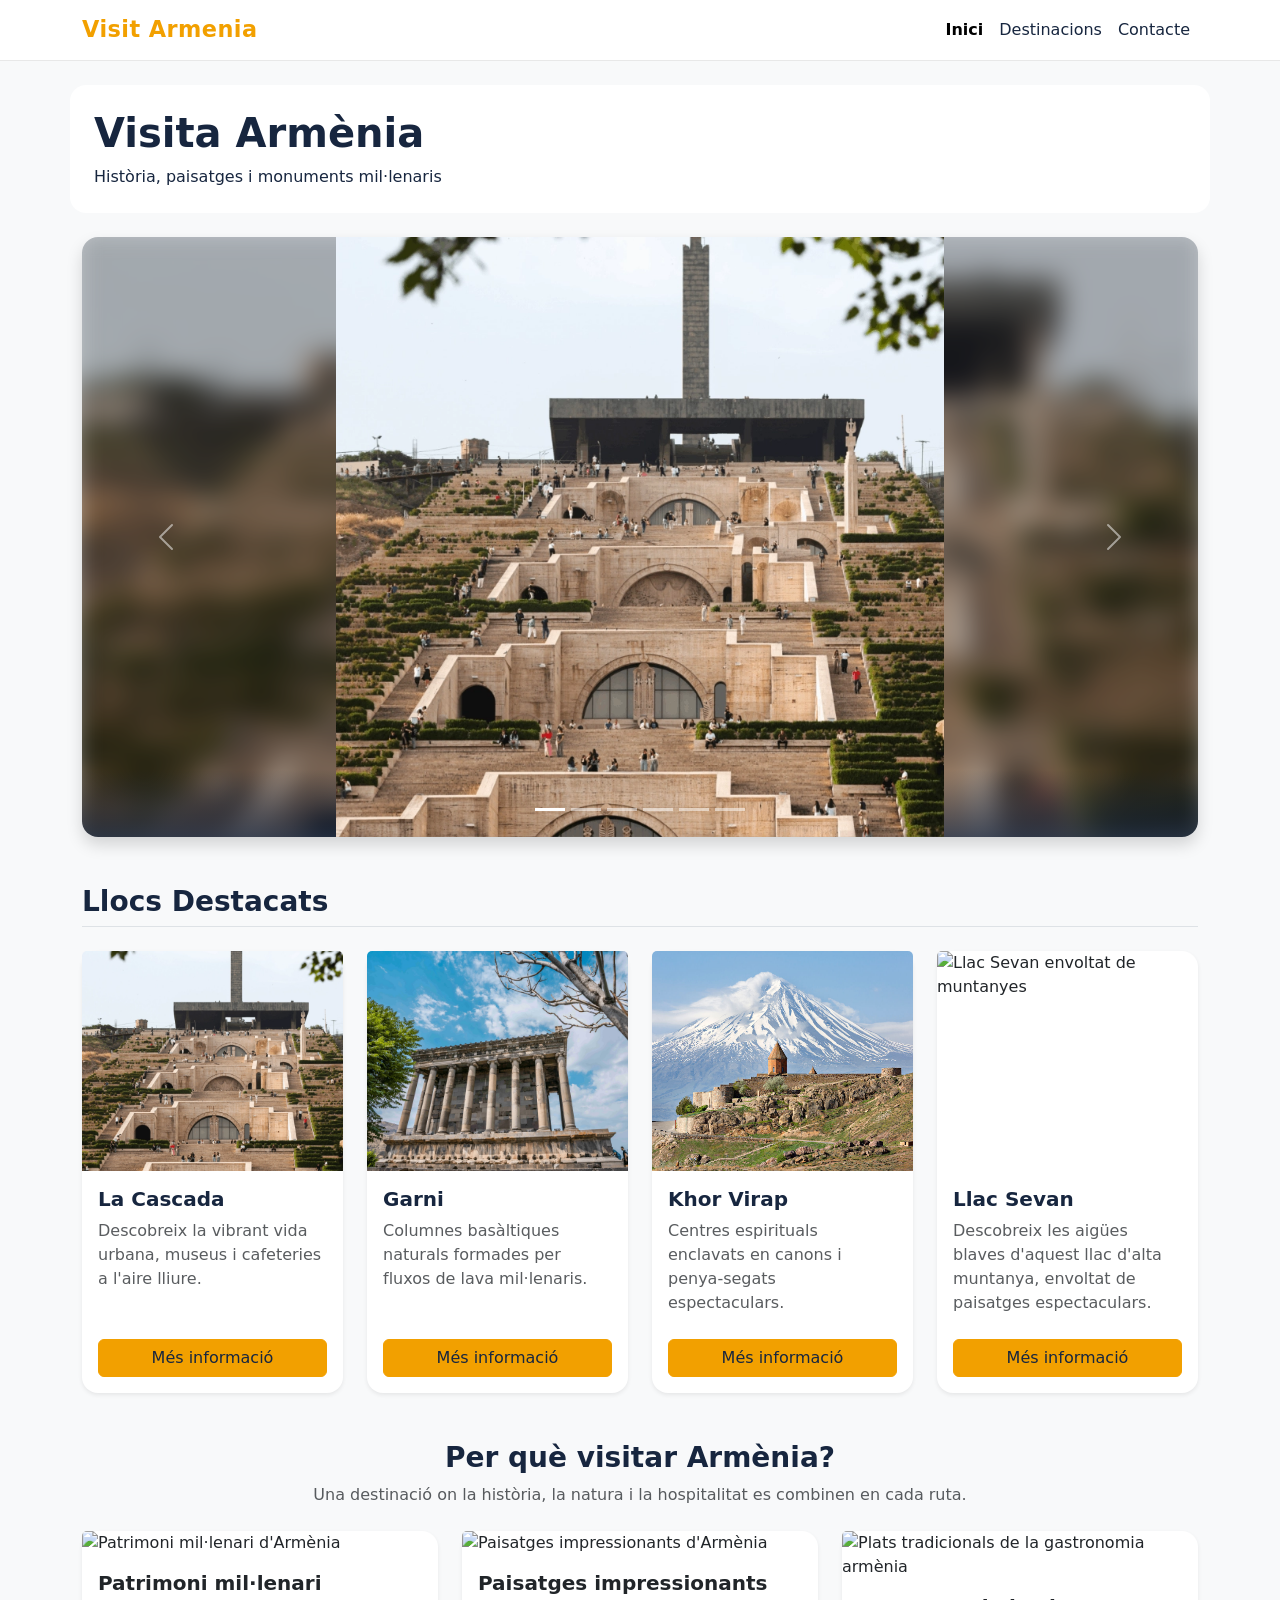
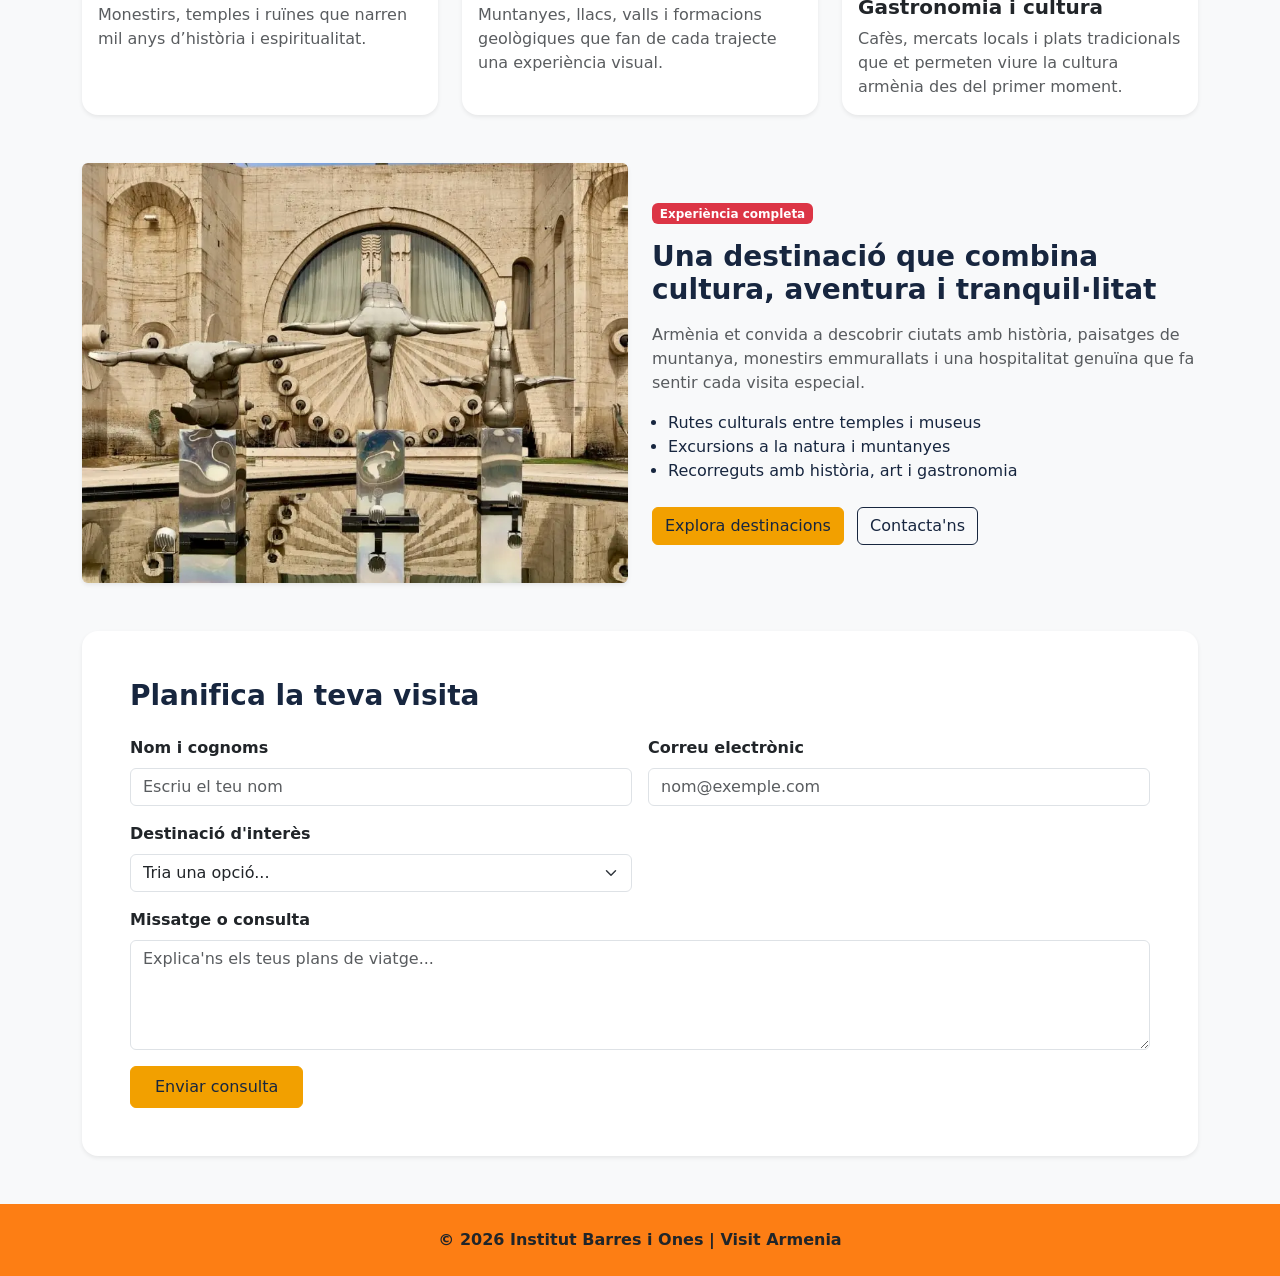
==== index.html @ d423a515 "notas" ====
<!DOCTYPE html>
<html lang="ca">
<head>
    <meta charset="UTF-8">
    <meta name="viewport" content="width=device-width, initial-scale=1.0">
    <title>Visit Armenia - Inici</title>
    <!-- CDN Bootstrap 5 CSS -->
    <link href="https://cdn.jsdelivr.net/npm/bootstrap@5.3.3/dist/css/bootstrap.min.css" rel="stylesheet">
    <style>
        /* Colors propis del lloc: es reutilitzen amb var(--nom) a sota. */
        :root {
            --armenia-navy: #17263f;
            --armenia-orange: #f2a000;
        }

        /* Estils que Bootstrap no inclou i que personalitzen la identitat visual. */
        body {
            color: var(--armenia-navy);
        }

        .navbar {
            border-bottom: 1px solid #e8e8e8;
        }

        .navbar-brand {
            color: var(--armenia-orange);
            font-size: 1.4rem;
            letter-spacing: 0.02em;
        }

        .navbar-brand:hover,
        .nav-link {
            color: var(--armenia-navy);
        }

        .nav-link.active {
            font-weight: 600;
        }

        .site-intro {
            background: #fff;
            color: var(--armenia-navy);
        }

        .site-intro h1,
        .text-primary {
            color: var(--armenia-navy) !important;
        }

        .carousel {
            border-radius: 1rem !important;
        }

        /* La foto sencera es manté visible. L'alçada s'adapta a la pantalla,
           amb un mínim de 340 px i un màxim de 600 px. */
        .carousel-image {
            width: 100%;
            height: clamp(340px, 52vw, 600px);
            object-fit: contain;
            position: relative;
            z-index: 1;
        }

        .carousel-item {
            isolation: isolate;
            position: relative;
            background-color: #e9ecef;
        }

        /* Fons desenfocat de la mateixa diapositiva per omplir els laterals
           quan la foto principal no té la mateixa proporció que el carrusel. */
        .carousel-item::before {
            content: "";
            position: absolute;
            inset: -12px;
            z-index: 0;
            background: var(--slide-image) center / cover no-repeat;
            filter: blur(14px) brightness(0.7);
        }

        .carousel-caption {
            right: 0;
            bottom: 0;
            left: 0;
            padding: 2rem 1rem 1rem;
            background: linear-gradient(transparent, rgba(23, 38, 63, 0.72)) !important;
        }

        /* Ajustos de llegibilitat del títol i la descripció sobre la foto. */
        .carousel-caption h5 {
            font-weight: 700;
            margin-bottom: 0.25rem;
            text-shadow: 0 1px 3px rgba(0, 0, 0, 0.55);
        }

        .carousel-caption p {
            margin-bottom: 0;
            font-size: 0.95rem;
            text-shadow: 0 1px 3px rgba(0, 0, 0, 0.55);
        }

        .card {
            border-radius: 1rem;
        }

        /* Canviem els colors Bootstrap dels botons per la paleta del lloc. */
        .btn-primary {
            --bs-btn-color: var(--armenia-navy);
            --bs-btn-bg: var(--armenia-orange);
            --bs-btn-border-color: var(--armenia-orange);
            --bs-btn-hover-color: var(--armenia-navy);
            --bs-btn-hover-bg: #dc9100;
            --bs-btn-hover-border-color: #dc9100;
            --bs-btn-active-bg: #dc9100;
            --bs-btn-active-border-color: #dc9100;
        }

        .btn-outline-primary {
            --bs-btn-color: var(--armenia-navy);
            --bs-btn-border-color: var(--armenia-navy);
            --bs-btn-hover-bg: var(--armenia-navy);
            --bs-btn-hover-border-color: var(--armenia-navy);
        }
    </style>
</head>
<body class="bg-light">

    <!-- 1. BARRA DE NAVEGACIÓ (NAVBAR) -->
    <nav class="navbar navbar-expand-lg navbar-light bg-white sticky-top">
        <div class="container">
            <a class="navbar-brand fw-bold" href="index.html">Visit Armenia</a>
            <!-- En pantalles petites aquest botó desplega/amaga el menú de sota.
                 data-bs-target ha de coincidir amb l'id "menuNavegacio". -->
            <button class="navbar-toggler" type="button" data-bs-toggle="collapse" data-bs-target="#menuNavegacio">
                <span class="navbar-toggler-icon"></span>
            </button>
            <div class="collapse navbar-collapse" id="menuNavegacio">
                <ul class="navbar-nav ms-auto">
                    <li class="nav-item"><a class="nav-link active" href="index.html">Inici</a></li>
                    <li class="nav-item"><a class="nav-link" href="destinacions.html">Destinacions</a></li>
                    <li class="nav-item"><a class="nav-link" href="contacte.html">Contacte</a></li>
                </ul>
            </div>
        </div>
    </nav>

    <!-- 2. CAPÇALERA (HEADER) -->
    <header class="site-intro container mt-4 mb-4 p-3 p-md-4 rounded-4">
        <h1 class="fw-bold mb-2">Visita Armènia</h1>
        <p class="mb-0">Història, paisatges i monuments mil·lenaris</p>
    </header>

    <div class="container mb-5">

        <!-- 3. CARRUSEL (P4) -->
        <!-- data-bs-ride inicia el canvi automàtic de diapositiva.
             Els botons indicadors i les imatges han de conservar el mateix ordre. -->
        <section class="mb-5">
            <div id="carruselArmenia" class="carousel slide shadow rounded overflow-hidden" data-bs-ride="carousel">
                
                <!-- Un indicador per diapositiva; data-bs-slide-to comença per 0. -->
                <div class="carousel-indicators">
                    <button type="button" data-bs-target="#carruselArmenia" data-bs-slide-to="0" class="active"></button>
                    <button type="button" data-bs-target="#carruselArmenia" data-bs-slide-to="1"></button>
                    <button type="button" data-bs-target="#carruselArmenia" data-bs-slide-to="2"></button>
                    <button type="button" data-bs-target="#carruselArmenia" data-bs-slide-to="3"></button>
                    <button type="button" data-bs-target="#carruselArmenia" data-bs-slide-to="4"></button>
                    <button type="button" data-bs-target="#carruselArmenia" data-bs-slide-to="5"></button>
                </div>

                <!-- Cada carousel-item és una diapositiva.
                     La primera porta "active" perquè es vegi en carregar la pàgina.
                     --slide-image també alimenta el fons desenfocat definit al CSS. -->
                <div class="carousel-inner">
                    <div class="carousel-item active" style="--slide-image: url('img/cascade.webp');">
                        <img src="img/cascade.webp" class="carousel-image d-block" alt="La Cascada d'Erevan">
                        <div class="carousel-caption d-none d-md-block bg-dark bg-opacity-50 rounded p-2">
                            <h5>La Cascada d'Erevan</h5>
                            <p>Monument arquitectònic contemporani al cor de la capital.</p>
                        </div>
                    </div>

                    <div class="carousel-item" style="--slide-image: url('img/garni.webp');">
                        <img src="img/garni.webp" class="carousel-image d-block" alt="Temple de Garni">
                        <div class="carousel-caption d-none d-md-block bg-dark bg-opacity-50 rounded p-2">
                            <h5>Temple de Garni</h5>
                            <p>L'únic temple grecoromà conservat a tota la regió.</p>
                        </div>
                    </div>

                    <div class="carousel-item" style="--slide-image: url('img/Khor-Virap-church-with-Ararat-Mountain-in-the-background-Armenia-1200x853.jpg');">
                        <img src="img/Khor-Virap-church-with-Ararat-Mountain-in-the-background-Armenia-1200x853.jpg" class="carousel-image d-block" alt="Monestir de Khor Virap">
                        <div class="carousel-caption d-none d-md-block bg-dark bg-opacity-50 rounded p-2">
                            <h5>Monestir de Khor Virap</h5>
                            <p>Vistes privilegiades al majestuós Mont Ararat.</p>
                        </div>
                    </div>

                    <div class="carousel-item" style="--slide-image: url('https://www.advantour.com/img/armenia/yerevan/matenadaran/matenadaran.jpg');">
                        <img src="https://www.advantour.com/img/armenia/yerevan/matenadaran/matenadaran.jpg" class="carousel-image d-block" alt="Matenadaran, institut de manuscrits antics d'Erevan">
                        <div class="carousel-caption d-none d-md-block bg-dark bg-opacity-50 rounded p-2">
                            <h5>Matenadaran</h5>
                            <p>Un gran centre de manuscrits antics i patrimoni cultural armeni.</p>
                        </div>
                    </div>

                    <div class="carousel-item" style="--slide-image: url('https://dynamic-media-cdn.tripadvisor.com/media/photo-o/16/c7/80/6b/caption.jpg?w=800&amp;h=-1&amp;s=1');">
                        <img src="https://dynamic-media-cdn.tripadvisor.com/media/photo-o/16/c7/80/6b/caption.jpg?w=800&amp;h=-1&amp;s=1" class="carousel-image d-block" alt="Llac Sevan envoltat de muntanyes">
                        <div class="carousel-caption d-none d-md-block bg-dark bg-opacity-50 rounded p-2">
                            <h5>Llac Sevan</h5>
                            <p>Aigües blaves i paisatges de muntanya al cor d'Armènia.</p>
                        </div>
                    </div>

                    <div class="carousel-item" style="--slide-image: url('img/cool stones.webp');">
                        <img src="img/cool stones.webp" class="carousel-image d-block" alt="Formacions de basalt de la Simfonia de les Pedres">
                        <div class="carousel-caption d-none d-md-block bg-dark bg-opacity-50 rounded p-2">
                            <h5>La Simfonia de les Pedres</h5>
                            <p>Columnes de basalt espectaculars al congost de Garni.</p>
                        </div>
                    </div>
                </div>

                <!-- Controls per passar a la diapositiva anterior o següent. -->
                <button class="carousel-control-prev" type="button" data-bs-target="#carruselArmenia" data-bs-slide="prev">
                    <span class="carousel-control-prev-icon"></span>
                </button>
                <button class="carousel-control-next" type="button" data-bs-target="#carruselArmenia" data-bs-slide="next">
                    <span class="carousel-control-next-icon"></span>
                </button>
            </div>
        </section>

        <!-- 4. DESTINACIONS DESTACADES.
             Les classes col-lg-3 i col-md-6 mostren 4 targetes en pantalles grans,
             2 en mitjanes i 1 en pantalles petites. -->
        <main>
            <h3 class="fw-bold mb-4 border-bottom pb-2 text-primary">Llocs Destacats</h3>
            <div class="row g-4">
                
                <!-- Cada targeta segueix la mateixa estructura: imatge, text i enllaç. -->
                <!-- Targeta 1 -->
                <div class="col-lg-3 col-md-6 col-sm-12">
                    <div class="card h-100 shadow-sm border-0">
                        <img src="img/cascade.webp" class="card-img-top object-fit-cover" alt="La Cascada" style="height: 220px;">
                        <div class="card-body d-flex flex-column">
                            <h5 class="card-title fw-bold text-primary">La Cascada</h5>
                            <p class="card-text text-muted flex-grow-1">Descobreix la vibrant vida urbana, museus i cafeteries a l'aire lliure.</p>
                            <a href="destinacions.html" class="btn btn-primary mt-2">Més informació</a>
                        </div>
                    </div>
                </div>

                <!-- Targeta 2 -->
                <div class="col-lg-3 col-md-6 col-sm-12">
                    <div class="card h-100 shadow-sm border-0">
                        <img src="img/garni.webp" class="card-img-top object-fit-cover" alt="Garni" style="height: 220px;">
                        <div class="card-body d-flex flex-column">
                            <h5 class="card-title fw-bold text-primary">Garni</h5>
                            <p class="card-text text-muted flex-grow-1">Columnes basàltiques naturals formades per fluxos de lava mil·lenaris.</p>
                            <a href="destinacions.html" class="btn btn-primary mt-2">Més informació</a>
                        </div>
                    </div>
                </div>

                <!-- Targeta 3 -->
                <div class="col-lg-3 col-md-6 col-sm-12">
                    <div class="card h-100 shadow-sm border-0">
                        <img src="img/Khor-Virap-church-with-Ararat-Mountain-in-the-background-Armenia-1200x853.jpg" class="card-img-top object-fit-cover" alt="Khor Virap" style="height: 220px;">
                        <div class="card-body d-flex flex-column">
                            <h5 class="card-title fw-bold text-primary">Khor Virap</h5>
                            <p class="card-text text-muted flex-grow-1">Centres espirituals enclavats en canons i penya-segats espectaculars.</p>
                            <a href="destinacions.html" class="btn btn-primary mt-2">Més informació</a>
                        </div>
                    </div>
                </div>

                <!-- Targeta 4 -->
                <div class="col-lg-3 col-md-6 col-sm-12">
                    <div class="card h-100 shadow-sm border-0">
                        <img src="https://dynamic-media-cdn.tripadvisor.com/media/photo-o/16/c7/80/6b/caption.jpg?w=800&amp;h=-1&amp;s=1" class="card-img-top object-fit-cover" alt="Llac Sevan envoltat de muntanyes" style="height: 220px;">
                        <div class="card-body d-flex flex-column">
                            <h5 class="card-title fw-bold text-primary">Llac Sevan</h5>
                            <p class="card-text text-muted flex-grow-1">Descobreix les aigües blaves d'aquest llac d'alta muntanya, envoltat de paisatges espectaculars.</p>
                            <a href="destinacions.html#llac-sevan" class="btn btn-primary mt-2">Més informació</a>
                        </div>
                    </div>
                </div>

            </div>
        </main>

        <!-- 5. Tres motius per visitar Armènia, presentats en targetes. -->
        <section class="my-5">
            <div class="text-center mb-4">
                <h3 class="fw-bold text-primary">Per què visitar Armènia?</h3>
                <p class="text-muted mb-0">Una destinació on la història, la natura i la hospitalitat es combinen en cada ruta.</p>
            </div>

            <div class="row g-4">
                <div class="col-lg-4 col-md-6">
                    <div class="card h-100 border-0 shadow-sm">
                        <div class="card-body p-0">
                            <img src="https://www.lavozarmenia.com/media/lavozarmenia/images/2023/06/26/2023062621052111335.jpg" class="card-img-top" alt="Patrimoni mil·lenari d'Armènia" style="height: 190px; object-fit: cover;">
                            <div class="p-3">
                                <h5 class="fw-bold">Patrimoni mil·lenari</h5>
                                <p class="text-muted mb-0">Monestirs, temples i ruïnes que narren mil anys d’història i espiritualitat.</p>
                            </div>
                        </div>
                    </div>
                </div>

                <div class="col-lg-4 col-md-6">
                    <div class="card h-100 border-0 shadow-sm">
                        <div class="card-body p-0">
                            <img src="https://encrypted-tbn0.gstatic.com/images?q=tbn:ANd9GcQ7vp07rlJn6DmFTbT83SiBZmK7nPQTC118qiUlW6xVa0mU4hUeMoWL6pBx&s=10" class="card-img-top" alt="Paisatges impressionants d'Armènia" style="height: 190px; object-fit: cover;">
                            <div class="p-3">
                                <h5 class="fw-bold">Paisatges impressionants</h5>
                                <p class="text-muted mb-0">Muntanyes, llacs, valls i formacions geològiques que fan de cada trajecte una experiència visual.</p>
                            </div>
                        </div>
                    </div>
                </div>

                <div class="col-lg-4 col-md-6">
                    <div class="card h-100 border-0 shadow-sm">
                        <div class="card-body p-0">
                            <img src="https://gatapandok.am/wp-content/uploads/2026/07/Traditional-Dishes-768x461.png" class="card-img-top" alt="Plats tradicionals de la gastronomia armènia" style="height: 190px; object-fit: cover;">
                            <div class="p-3">
                                <h5 class="fw-bold">Gastronomia i cultura</h5>
                                <p class="text-muted mb-0">Cafès, mercats locals i plats tradicionals que et permeten viure la cultura armènia des del primer moment.</p>
                            </div>
                        </div>
                    </div>
                </div>
            </div>
        </section>

        <!-- Secció de presentació amb una imatge i contingut en dues columnes. -->
        <section class="mb-5">
            <div class="row align-items-center g-4">
                <div class="col-lg-6">
                    <img src="img/yerevan.webp" class="img-fluid rounded shadow-sm" alt="Erevan" style="height: 420px; width: 100%; object-fit: cover;">
                </div>
                <div class="col-lg-6">
                    <span class="badge bg-danger mb-3">Experiència completa</span>
                    <h3 class="fw-bold text-primary mb-3">Una destinació que combina cultura, aventura i tranquil·litat</h3>
                    <p class="text-muted">Armènia et convida a descobrir ciutats amb història, paisatges de muntanya, monestirs emmurallats i una hospitalitat genuïna que fa sentir cada visita especial.</p>
                    <ul class="ps-3">
                        <li>Rutes culturals entre temples i museus</li>
                        <li>Excursions a la natura i muntanyes</li>
                        <li>Recorreguts amb història, art i gastronomia</li>
                    </ul>
                    <div class="mt-4">
                        <a href="destinacions.html" class="btn btn-primary me-2">Explora destinacions</a>
                        <a href="contacte.html" class="btn btn-outline-primary">Contacta'ns</a>
                    </div>
                </div>
            </div>
        </section>

        <!-- Formulari de planificació. L'id permet enllaçar-hi des d'altres pàgines.
             Sense un servidor configurat, el botó no envia ni desa les dades. -->
        <section class="mb-5" id="formulari-contacte">
            <div class="card border-0 shadow-sm p-4 p-md-5">
                <h3 class="fw-bold text-primary mb-4">Planifica la teva visita</h3>
                <!-- required activa la comprovació bàsica del navegador abans d'enviar. -->
                <form>
                    <div class="row g-3">
                        <div class="col-md-6">
                            <label for="nom" class="form-label fw-semibold">Nom i cognoms</label>
                            <input type="text" class="form-control" id="nom" placeholder="Escriu el teu nom" required>
                        </div>
                        <div class="col-md-6">
                            <label for="email" class="form-label fw-semibold">Correu electrònic</label>
                            <input type="email" class="form-control" id="email" placeholder="nom@exemple.com" required>
                        </div>
                        <div class="col-md-6">
                            <label for="destinacio" class="form-label fw-semibold">Destinació d'interès</label>
                            <select class="form-select" id="destinacio" required>
                                <option value="" selected disabled>Tria una opció...</option>
                                <option value="cascade">La Cascada d'Erevan</option>
                                <option value="garni">Temple de Garni</option>
                                <option value="khor-virap">Monestir de Khor Virap</option>
                                <option value="llac-sevan">Llac Sevan</option>
                                <option value="ruta-completa">Ruta completa</option>
                            </select>
                        </div>
                        <div class="col-12">
                            <label for="missatge" class="form-label fw-semibold">Missatge o consulta</label>
                            <textarea class="form-control" id="missatge" rows="4" placeholder="Explica'ns els teus plans de viatge..." required></textarea>
                        </div>
                        <div class="col-12">
                            <button type="submit" class="btn btn-primary px-4 py-2">Enviar consulta</button>
                        </div>
                    </div>
                </form>
            </div>
        </section>

    </div>

    <!-- Peu de pàgina amb la informació de l'autor del projecte. -->
    <footer class="text-dark text-center p-4" style="background-color: #fd7e14;">
        <div class="container">
            <p class="mb-0 fw-semibold">© 2026 Institut Barres i Ones | Visit Armenia</p>
        </div>
    </footer>

    <!-- Bootstrap JavaScript: activa el carrusel i el menú desplegable del mòbil. -->
    <script src="https://cdn.jsdelivr.net/npm/bootstrap@5.3.3/dist/js/bootstrap.bundle.min.js"></script>
</body>
</html>
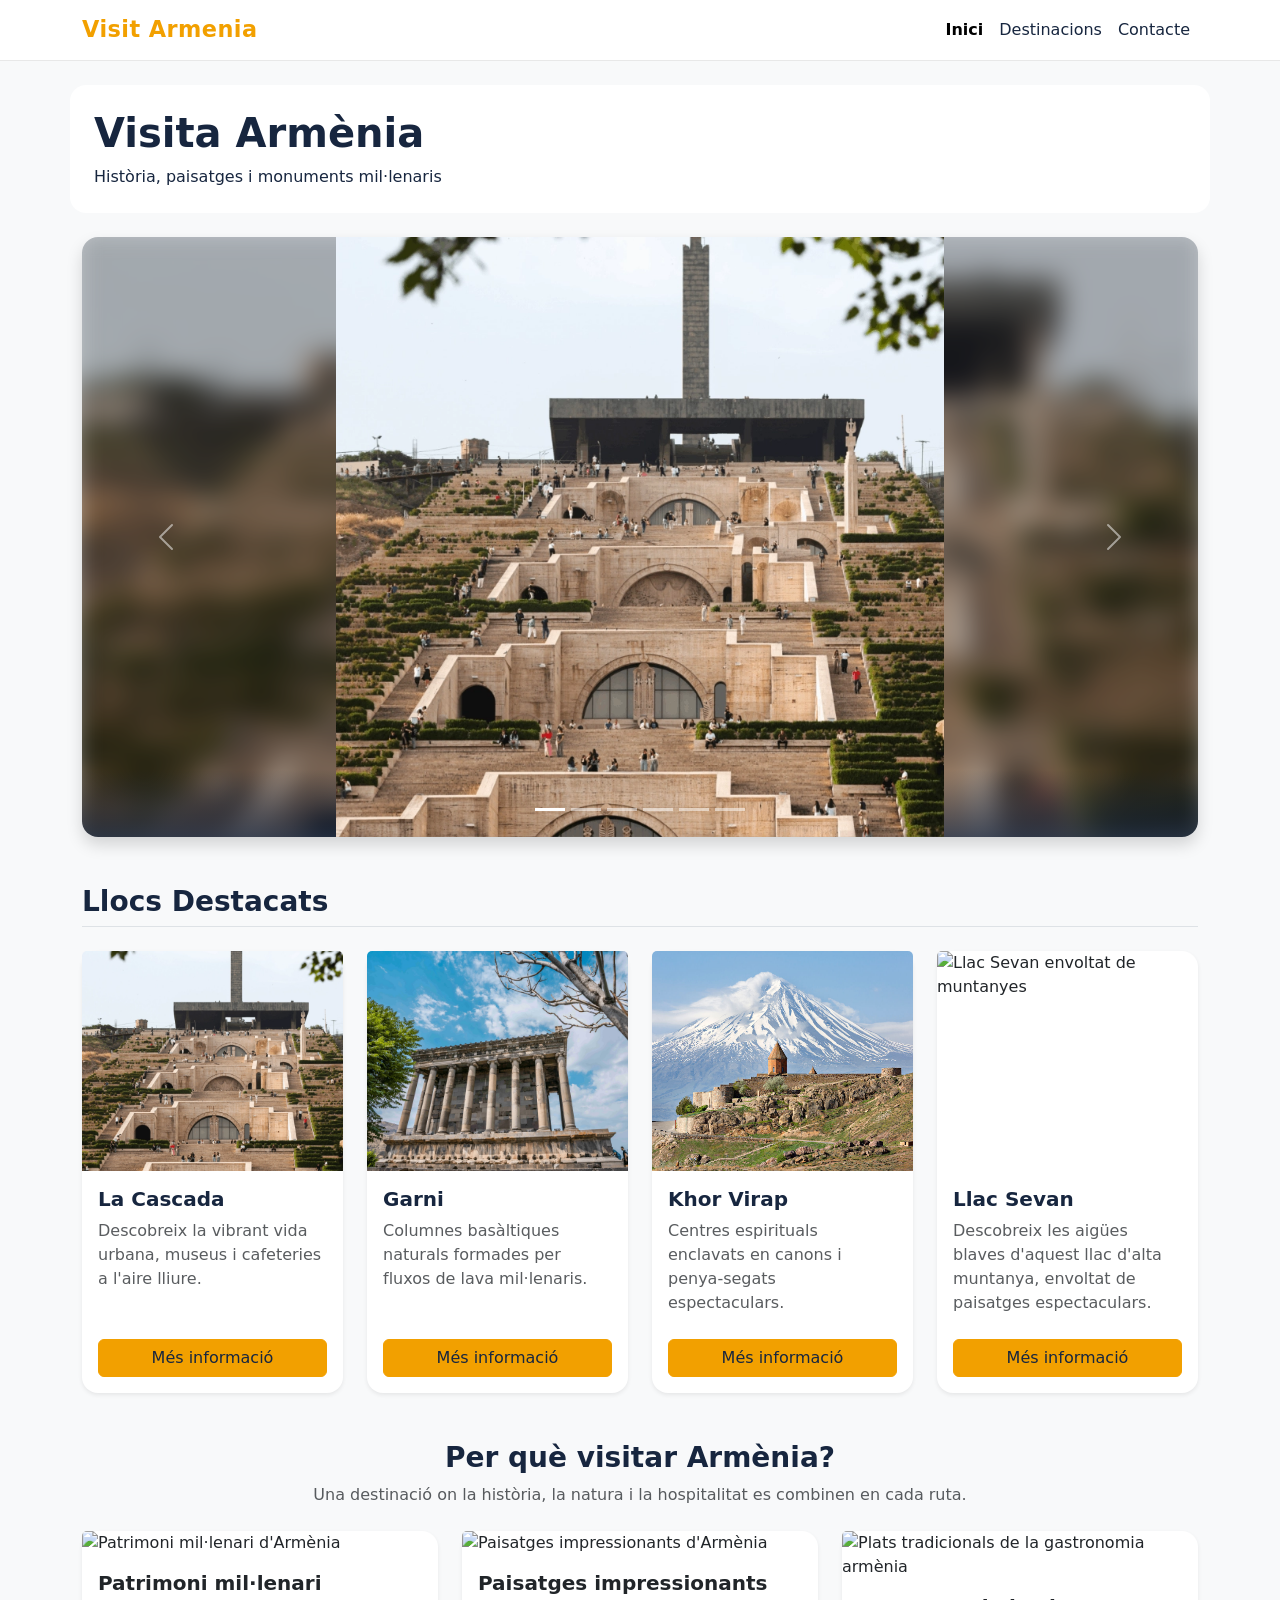
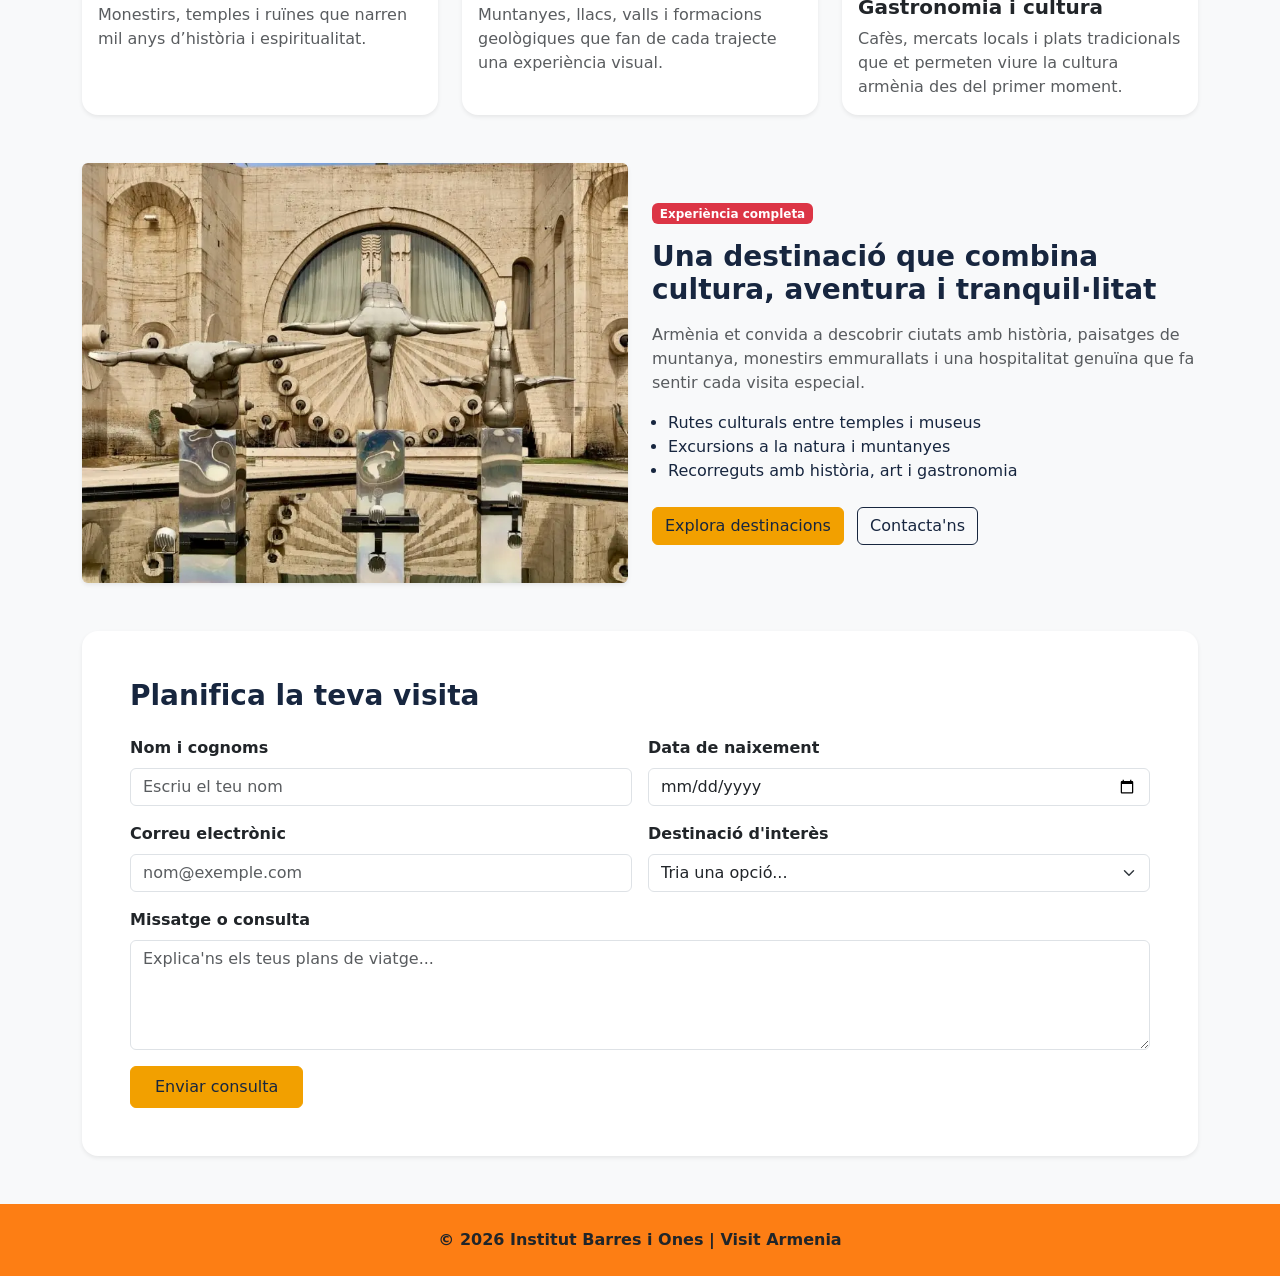
==== commit 3a2e88e0: "files ordenados" ====
--- a/index.html
+++ b/index.html
@@ -137,8 +137,8 @@
             <div class="collapse navbar-collapse" id="menuNavegacio">
                 <ul class="navbar-nav ms-auto">
                     <li class="nav-item"><a class="nav-link active" href="index.html">Inici</a></li>
-                    <li class="nav-item"><a class="nav-link" href="destinacions.html">Destinacions</a></li>
-                    <li class="nav-item"><a class="nav-link" href="contacte.html">Contacte</a></li>
+                    <li class="nav-item"><a class="nav-link" href="pages/destinacions.html">Destinacions</a></li>
+                    <li class="nav-item"><a class="nav-link" href="pages/contacte.html">Contacte</a></li>
                 </ul>
             </div>
         </div>
@@ -173,7 +173,7 @@
                      --slide-image també alimenta el fons desenfocat definit al CSS. -->
                 <div class="carousel-inner">
                     <div class="carousel-item active" style="--slide-image: url('img/cascade.webp');">
-                        <img src="img/cascade.webp" class="carousel-image d-block" alt="La Cascada d'Erevan">
+                        <img src="assets/images/cascade.webp" class="carousel-image d-block" alt="La Cascada d'Erevan">
                         <div class="carousel-caption d-none d-md-block bg-dark bg-opacity-50 rounded p-2">
                             <h5>La Cascada d'Erevan</h5>
                             <p>Monument arquitectònic contemporani al cor de la capital.</p>
@@ -181,7 +181,7 @@
                     </div>
 
                     <div class="carousel-item" style="--slide-image: url('img/garni.webp');">
-                        <img src="img/garni.webp" class="carousel-image d-block" alt="Temple de Garni">
+                        <img src="assets/images/garni.webp" class="carousel-image d-block" alt="Temple de Garni">
                         <div class="carousel-caption d-none d-md-block bg-dark bg-opacity-50 rounded p-2">
                             <h5>Temple de Garni</h5>
                             <p>L'únic temple grecoromà conservat a tota la regió.</p>
@@ -189,7 +189,7 @@
                     </div>
 
                     <div class="carousel-item" style="--slide-image: url('img/Khor-Virap-church-with-Ararat-Mountain-in-the-background-Armenia-1200x853.jpg');">
-                        <img src="img/Khor-Virap-church-with-Ararat-Mountain-in-the-background-Armenia-1200x853.jpg" class="carousel-image d-block" alt="Monestir de Khor Virap">
+                        <img src="assets/images/Khor-Virap-church-with-Ararat-Mountain-in-the-background-Armenia-1200x853.jpg" class="carousel-image d-block" alt="Monestir de Khor Virap">
                         <div class="carousel-caption d-none d-md-block bg-dark bg-opacity-50 rounded p-2">
                             <h5>Monestir de Khor Virap</h5>
                             <p>Vistes privilegiades al majestuós Mont Ararat.</p>
@@ -213,7 +213,7 @@
                     </div>
 
                     <div class="carousel-item" style="--slide-image: url('img/cool stones.webp');">
-                        <img src="img/cool stones.webp" class="carousel-image d-block" alt="Formacions de basalt de la Simfonia de les Pedres">
+                        <img src="assets/images/cool stones.webp" class="carousel-image d-block" alt="Formacions de basalt de la Simfonia de les Pedres">
                         <div class="carousel-caption d-none d-md-block bg-dark bg-opacity-50 rounded p-2">
                             <h5>La Simfonia de les Pedres</h5>
                             <p>Columnes de basalt espectaculars al congost de Garni.</p>
@@ -242,11 +242,11 @@
                 <!-- Targeta 1 -->
                 <div class="col-lg-3 col-md-6 col-sm-12">
                     <div class="card h-100 shadow-sm border-0">
-                        <img src="img/cascade.webp" class="card-img-top object-fit-cover" alt="La Cascada" style="height: 220px;">
+                        <img src="assets/images/cascade.webp" class="card-img-top object-fit-cover" alt="La Cascada" style="height: 220px;">
                         <div class="card-body d-flex flex-column">
                             <h5 class="card-title fw-bold text-primary">La Cascada</h5>
                             <p class="card-text text-muted flex-grow-1">Descobreix la vibrant vida urbana, museus i cafeteries a l'aire lliure.</p>
-                            <a href="destinacions.html" class="btn btn-primary mt-2">Més informació</a>
+                            <a href="pages/destinacions.html" class="btn btn-primary mt-2">Més informació</a>
                         </div>
                     </div>
                 </div>
@@ -254,11 +254,11 @@
                 <!-- Targeta 2 -->
                 <div class="col-lg-3 col-md-6 col-sm-12">
                     <div class="card h-100 shadow-sm border-0">
-                        <img src="img/garni.webp" class="card-img-top object-fit-cover" alt="Garni" style="height: 220px;">
+                        <img src="assets/images/garni.webp" class="card-img-top object-fit-cover" alt="Garni" style="height: 220px;">
                         <div class="card-body d-flex flex-column">
                             <h5 class="card-title fw-bold text-primary">Garni</h5>
                             <p class="card-text text-muted flex-grow-1">Columnes basàltiques naturals formades per fluxos de lava mil·lenaris.</p>
-                            <a href="destinacions.html" class="btn btn-primary mt-2">Més informació</a>
+                            <a href="pages/destinacions.html" class="btn btn-primary mt-2">Més informació</a>
                         </div>
                     </div>
                 </div>
@@ -266,11 +266,11 @@
                 <!-- Targeta 3 -->
                 <div class="col-lg-3 col-md-6 col-sm-12">
                     <div class="card h-100 shadow-sm border-0">
-                        <img src="img/Khor-Virap-church-with-Ararat-Mountain-in-the-background-Armenia-1200x853.jpg" class="card-img-top object-fit-cover" alt="Khor Virap" style="height: 220px;">
+                        <img src="assets/images/Khor-Virap-church-with-Ararat-Mountain-in-the-background-Armenia-1200x853.jpg" class="card-img-top object-fit-cover" alt="Khor Virap" style="height: 220px;">
                         <div class="card-body d-flex flex-column">
                             <h5 class="card-title fw-bold text-primary">Khor Virap</h5>
                             <p class="card-text text-muted flex-grow-1">Centres espirituals enclavats en canons i penya-segats espectaculars.</p>
-                            <a href="destinacions.html" class="btn btn-primary mt-2">Més informació</a>
+                            <a href="pages/destinacions.html" class="btn btn-primary mt-2">Més informació</a>
                         </div>
                     </div>
                 </div>
@@ -282,7 +282,7 @@
                         <div class="card-body d-flex flex-column">
                             <h5 class="card-title fw-bold text-primary">Llac Sevan</h5>
                             <p class="card-text text-muted flex-grow-1">Descobreix les aigües blaves d'aquest llac d'alta muntanya, envoltat de paisatges espectaculars.</p>
-                            <a href="destinacions.html#llac-sevan" class="btn btn-primary mt-2">Més informació</a>
+                            <a href="pages/destinacions.html#llac-sevan" class="btn btn-primary mt-2">Més informació</a>
                         </div>
                     </div>
                 </div>
@@ -340,7 +340,7 @@
         <section class="mb-5">
             <div class="row align-items-center g-4">
                 <div class="col-lg-6">
-                    <img src="img/yerevan.webp" class="img-fluid rounded shadow-sm" alt="Erevan" style="height: 420px; width: 100%; object-fit: cover;">
+                    <img src="assets/images/yerevan.webp" class="img-fluid rounded shadow-sm" alt="Erevan" style="height: 420px; width: 100%; object-fit: cover;">
                 </div>
                 <div class="col-lg-6">
                     <span class="badge bg-danger mb-3">Experiència completa</span>
@@ -352,8 +352,8 @@
                         <li>Recorreguts amb història, art i gastronomia</li>
                     </ul>
                     <div class="mt-4">
-                        <a href="destinacions.html" class="btn btn-primary me-2">Explora destinacions</a>
-                        <a href="contacte.html" class="btn btn-outline-primary">Contacta'ns</a>
+                        <a href="pages/destinacions.html" class="btn btn-primary me-2">Explora destinacions</a>
+                        <a href="pages/contacte.html" class="btn btn-outline-primary">Contacta'ns</a>
                     </div>
                 </div>
             </div>
@@ -365,19 +365,23 @@
             <div class="card border-0 shadow-sm p-4 p-md-5">
                 <h3 class="fw-bold text-primary mb-4">Planifica la teva visita</h3>
                 <!-- required activa la comprovació bàsica del navegador abans d'enviar. -->
-                <form>
+                <form onsubmit="cridaSubmit1(event)">
                     <div class="row g-3">
                         <div class="col-md-6">
                             <label for="nom" class="form-label fw-semibold">Nom i cognoms</label>
-                            <input type="text" class="form-control" id="nom" placeholder="Escriu el teu nom" required>
+                            <input type="text" class="form-control" id="nom" name="nom" placeholder="Escriu el teu nom" required>
+                        </div>
+                        <div class="col-md-6">
+                            <label for="dataNaixement" class="form-label fw-semibold">Data de naixement</label>
+                            <input type="date" class="form-control" id="dataNaixement" name="dataNaixement" required>
                         </div>
                         <div class="col-md-6">
                             <label for="email" class="form-label fw-semibold">Correu electrònic</label>
-                            <input type="email" class="form-control" id="email" placeholder="nom@exemple.com" required>
+                            <input type="email" class="form-control" id="email" name="email" placeholder="nom@exemple.com" required>
                         </div>
                         <div class="col-md-6">
                             <label for="destinacio" class="form-label fw-semibold">Destinació d'interès</label>
-                            <select class="form-select" id="destinacio" required>
+                            <select class="form-select" id="destinacio" name="destinacio" required>
                                 <option value="" selected disabled>Tria una opció...</option>
                                 <option value="cascade">La Cascada d'Erevan</option>
                                 <option value="garni">Temple de Garni</option>
@@ -388,7 +392,7 @@
                         </div>
                         <div class="col-12">
                             <label for="missatge" class="form-label fw-semibold">Missatge o consulta</label>
-                            <textarea class="form-control" id="missatge" rows="4" placeholder="Explica'ns els teus plans de viatge..." required></textarea>
+                            <textarea class="form-control" id="missatge" name="missatge" rows="4" placeholder="Explica'ns els teus plans de viatge..." required></textarea>
                         </div>
                         <div class="col-12">
                             <button type="submit" class="btn btn-primary px-4 py-2">Enviar consulta</button>
@@ -407,6 +411,42 @@
         </div>
     </footer>
 
+    <script>
+        var campDataNaixement = document.getElementById("dataNaixement");
+        var dataTallEdat = new Date();
+        dataTallEdat.setFullYear(dataTallEdat.getFullYear() - 18);
+
+        var dataMaxima = [
+            dataTallEdat.getFullYear(),
+            String(dataTallEdat.getMonth() + 1).padStart(2, "0"),
+            String(dataTallEdat.getDate()).padStart(2, "0")
+        ].join("-");
+        campDataNaixement.max = dataMaxima;
+        campDataNaixement.addEventListener("input", function () {
+            campDataNaixement.setCustomValidity(
+                campDataNaixement.value > dataMaxima
+                    ? "Has de ser major d'edat per enviar la consulta."
+                    : ""
+            );
+        });
+
+        function cridaSubmit1(event) {
+            event.preventDefault();
+
+            var nom = document.getElementById("nom").value;
+            var dataNaixement = campDataNaixement.value;
+            var email = document.getElementById("email").value;
+            var destinacio = document.getElementById("destinacio").value;
+            var missatge = document.getElementById("missatge").value;
+
+            console.log("Nom: " + nom);
+            console.log("Data de naixement: " + dataNaixement);
+            console.log("Correu: " + email);
+            console.log("Destinacio: " + destinacio);
+            console.log("Missatge: " + missatge);
+            console.log("Hola " + nom);
+        }
+    </script>
     <!-- Bootstrap JavaScript: activa el carrusel i el menú desplegable del mòbil. -->
     <script src="https://cdn.jsdelivr.net/npm/bootstrap@5.3.3/dist/js/bootstrap.bundle.min.js"></script>
 </body>
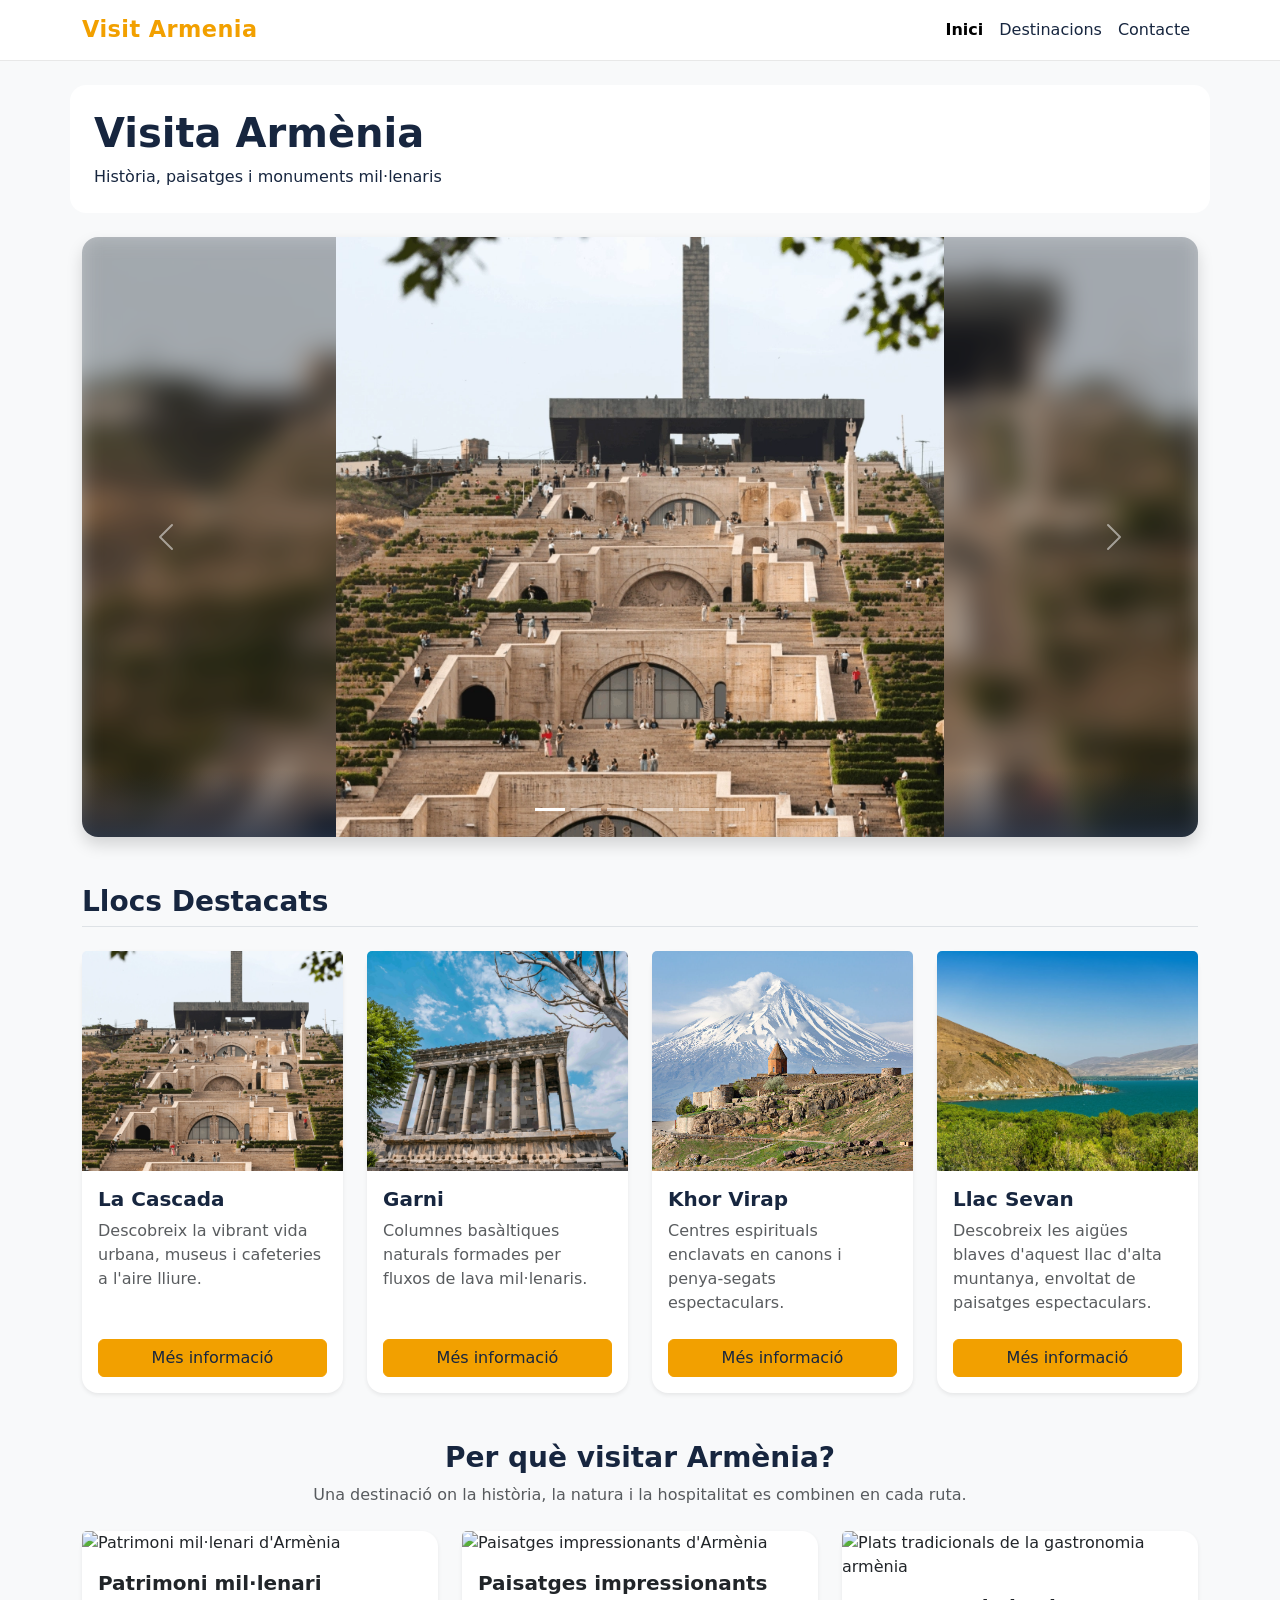
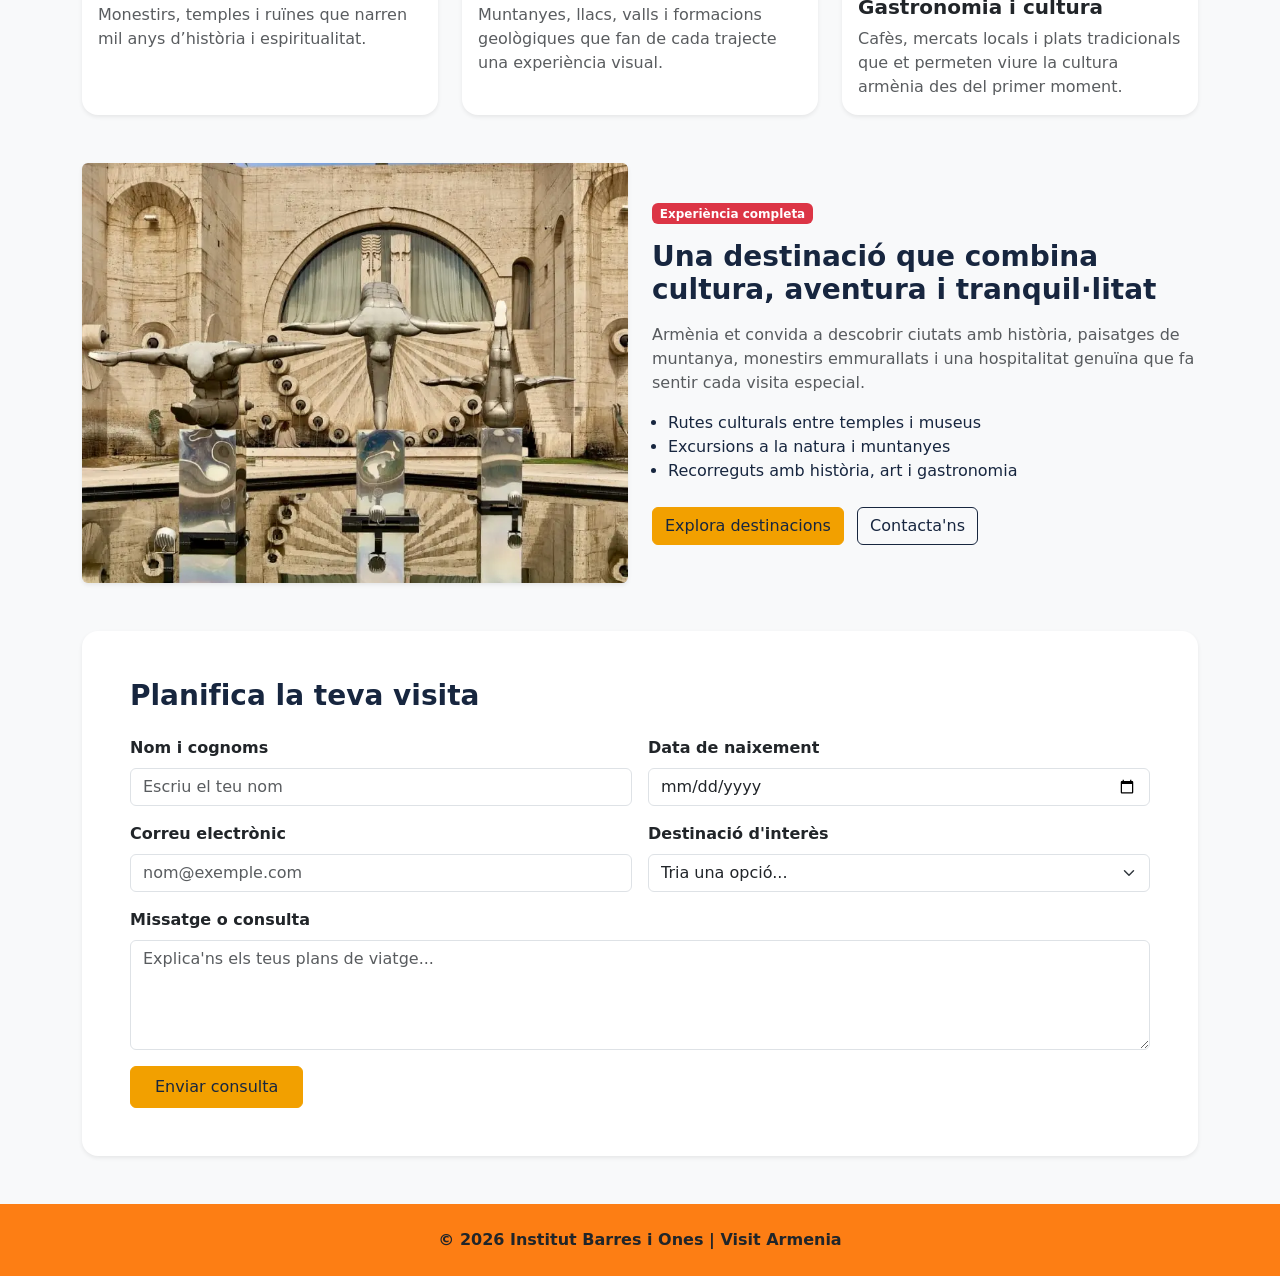
==== commit f6ec7102: "nada" ====
--- a/index.html
+++ b/index.html
@@ -172,48 +172,48 @@
                      La primera porta "active" perquè es vegi en carregar la pàgina.
                      --slide-image també alimenta el fons desenfocat definit al CSS. -->
                 <div class="carousel-inner">
-                    <div class="carousel-item active" style="--slide-image: url('img/cascade.webp');">
-                        <img src="assets/images/cascade.webp" class="carousel-image d-block" alt="La Cascada d'Erevan">
+                    <div class="carousel-item active" style="--slide-image: url('images/images/cascade.webp');">
+                        <img src="images/images/cascade.webp" class="carousel-image d-block" alt="La Cascada d'Erevan">
                         <div class="carousel-caption d-none d-md-block bg-dark bg-opacity-50 rounded p-2">
                             <h5>La Cascada d'Erevan</h5>
                             <p>Monument arquitectònic contemporani al cor de la capital.</p>
                         </div>
                     </div>
 
-                    <div class="carousel-item" style="--slide-image: url('img/garni.webp');">
-                        <img src="assets/images/garni.webp" class="carousel-image d-block" alt="Temple de Garni">
+                    <div class="carousel-item" style="--slide-image: url('images/images/garni.webp');">
+                        <img src="images/images/garni.webp" class="carousel-image d-block" alt="Temple de Garni">
                         <div class="carousel-caption d-none d-md-block bg-dark bg-opacity-50 rounded p-2">
                             <h5>Temple de Garni</h5>
                             <p>L'únic temple grecoromà conservat a tota la regió.</p>
                         </div>
                     </div>
 
-                    <div class="carousel-item" style="--slide-image: url('img/Khor-Virap-church-with-Ararat-Mountain-in-the-background-Armenia-1200x853.jpg');">
-                        <img src="assets/images/Khor-Virap-church-with-Ararat-Mountain-in-the-background-Armenia-1200x853.jpg" class="carousel-image d-block" alt="Monestir de Khor Virap">
+                    <div class="carousel-item" style="--slide-image: url('images/images/Khor-Virap-church-with-Ararat-Mountain-in-the-background-Armenia-1200x853.jpg');">
+                        <img src="images/images/Khor-Virap-church-with-Ararat-Mountain-in-the-background-Armenia-1200x853.jpg" class="carousel-image d-block" alt="Monestir de Khor Virap">
                         <div class="carousel-caption d-none d-md-block bg-dark bg-opacity-50 rounded p-2">
                             <h5>Monestir de Khor Virap</h5>
                             <p>Vistes privilegiades al majestuós Mont Ararat.</p>
                         </div>
                     </div>
 
-                    <div class="carousel-item" style="--slide-image: url('https://www.advantour.com/img/armenia/yerevan/matenadaran/matenadaran.jpg');">
-                        <img src="https://www.advantour.com/img/armenia/yerevan/matenadaran/matenadaran.jpg" class="carousel-image d-block" alt="Matenadaran, institut de manuscrits antics d'Erevan">
+                    <div class="carousel-item" style="--slide-image: url('images/images/matenadaran.webp');">
+                        <img src="images/images/matenadaran.webp" class="carousel-image d-block" alt="Matenadaran, institut de manuscrits antics d'Erevan">
                         <div class="carousel-caption d-none d-md-block bg-dark bg-opacity-50 rounded p-2">
                             <h5>Matenadaran</h5>
                             <p>Un gran centre de manuscrits antics i patrimoni cultural armeni.</p>
                         </div>
                     </div>
 
-                    <div class="carousel-item" style="--slide-image: url('https://dynamic-media-cdn.tripadvisor.com/media/photo-o/16/c7/80/6b/caption.jpg?w=800&amp;h=-1&amp;s=1');">
-                        <img src="https://dynamic-media-cdn.tripadvisor.com/media/photo-o/16/c7/80/6b/caption.jpg?w=800&amp;h=-1&amp;s=1" class="carousel-image d-block" alt="Llac Sevan envoltat de muntanyes">
+                    <div class="carousel-item" style="--slide-image: url('images/images/llac-sevan.jpg');">
+                        <img src="images/images/llac-sevan.jpg" class="carousel-image d-block" alt="Llac Sevan envoltat de muntanyes">
                         <div class="carousel-caption d-none d-md-block bg-dark bg-opacity-50 rounded p-2">
                             <h5>Llac Sevan</h5>
                             <p>Aigües blaves i paisatges de muntanya al cor d'Armènia.</p>
                         </div>
                     </div>
 
-                    <div class="carousel-item" style="--slide-image: url('img/cool stones.webp');">
-                        <img src="assets/images/cool stones.webp" class="carousel-image d-block" alt="Formacions de basalt de la Simfonia de les Pedres">
+                    <div class="carousel-item" style="--slide-image: url('images/images/cool stones.webp');">
+                        <img src="images/images/cool stones.webp" class="carousel-image d-block" alt="Formacions de basalt de la Simfonia de les Pedres">
                         <div class="carousel-caption d-none d-md-block bg-dark bg-opacity-50 rounded p-2">
                             <h5>La Simfonia de les Pedres</h5>
                             <p>Columnes de basalt espectaculars al congost de Garni.</p>
@@ -242,7 +242,7 @@
                 <!-- Targeta 1 -->
                 <div class="col-lg-3 col-md-6 col-sm-12">
                     <div class="card h-100 shadow-sm border-0">
-                        <img src="assets/images/cascade.webp" class="card-img-top object-fit-cover" alt="La Cascada" style="height: 220px;">
+                        <img src="images/images/cascade.webp" class="card-img-top object-fit-cover" alt="La Cascada" style="height: 220px;">
                         <div class="card-body d-flex flex-column">
                             <h5 class="card-title fw-bold text-primary">La Cascada</h5>
                             <p class="card-text text-muted flex-grow-1">Descobreix la vibrant vida urbana, museus i cafeteries a l'aire lliure.</p>
@@ -254,7 +254,7 @@
                 <!-- Targeta 2 -->
                 <div class="col-lg-3 col-md-6 col-sm-12">
                     <div class="card h-100 shadow-sm border-0">
-                        <img src="assets/images/garni.webp" class="card-img-top object-fit-cover" alt="Garni" style="height: 220px;">
+                        <img src="images/images/garni.webp" class="card-img-top object-fit-cover" alt="Garni" style="height: 220px;">
                         <div class="card-body d-flex flex-column">
                             <h5 class="card-title fw-bold text-primary">Garni</h5>
                             <p class="card-text text-muted flex-grow-1">Columnes basàltiques naturals formades per fluxos de lava mil·lenaris.</p>
@@ -266,7 +266,7 @@
                 <!-- Targeta 3 -->
                 <div class="col-lg-3 col-md-6 col-sm-12">
                     <div class="card h-100 shadow-sm border-0">
-                        <img src="assets/images/Khor-Virap-church-with-Ararat-Mountain-in-the-background-Armenia-1200x853.jpg" class="card-img-top object-fit-cover" alt="Khor Virap" style="height: 220px;">
+                        <img src="images/images/Khor-Virap-church-with-Ararat-Mountain-in-the-background-Armenia-1200x853.jpg" class="card-img-top object-fit-cover" alt="Khor Virap" style="height: 220px;">
                         <div class="card-body d-flex flex-column">
                             <h5 class="card-title fw-bold text-primary">Khor Virap</h5>
                             <p class="card-text text-muted flex-grow-1">Centres espirituals enclavats en canons i penya-segats espectaculars.</p>
@@ -278,7 +278,7 @@
                 <!-- Targeta 4 -->
                 <div class="col-lg-3 col-md-6 col-sm-12">
                     <div class="card h-100 shadow-sm border-0">
-                        <img src="https://dynamic-media-cdn.tripadvisor.com/media/photo-o/16/c7/80/6b/caption.jpg?w=800&amp;h=-1&amp;s=1" class="card-img-top object-fit-cover" alt="Llac Sevan envoltat de muntanyes" style="height: 220px;">
+                        <img src="images/images/llac-sevan.jpg" class="card-img-top object-fit-cover" alt="Llac Sevan envoltat de muntanyes" style="height: 220px;">
                         <div class="card-body d-flex flex-column">
                             <h5 class="card-title fw-bold text-primary">Llac Sevan</h5>
                             <p class="card-text text-muted flex-grow-1">Descobreix les aigües blaves d'aquest llac d'alta muntanya, envoltat de paisatges espectaculars.</p>
@@ -340,7 +340,7 @@
         <section class="mb-5">
             <div class="row align-items-center g-4">
                 <div class="col-lg-6">
-                    <img src="assets/images/yerevan.webp" class="img-fluid rounded shadow-sm" alt="Erevan" style="height: 420px; width: 100%; object-fit: cover;">
+                    <img src="images/images/yerevan.webp" class="img-fluid rounded shadow-sm" alt="Erevan" style="height: 420px; width: 100%; object-fit: cover;">
                 </div>
                 <div class="col-lg-6">
                     <span class="badge bg-danger mb-3">Experiència completa</span>
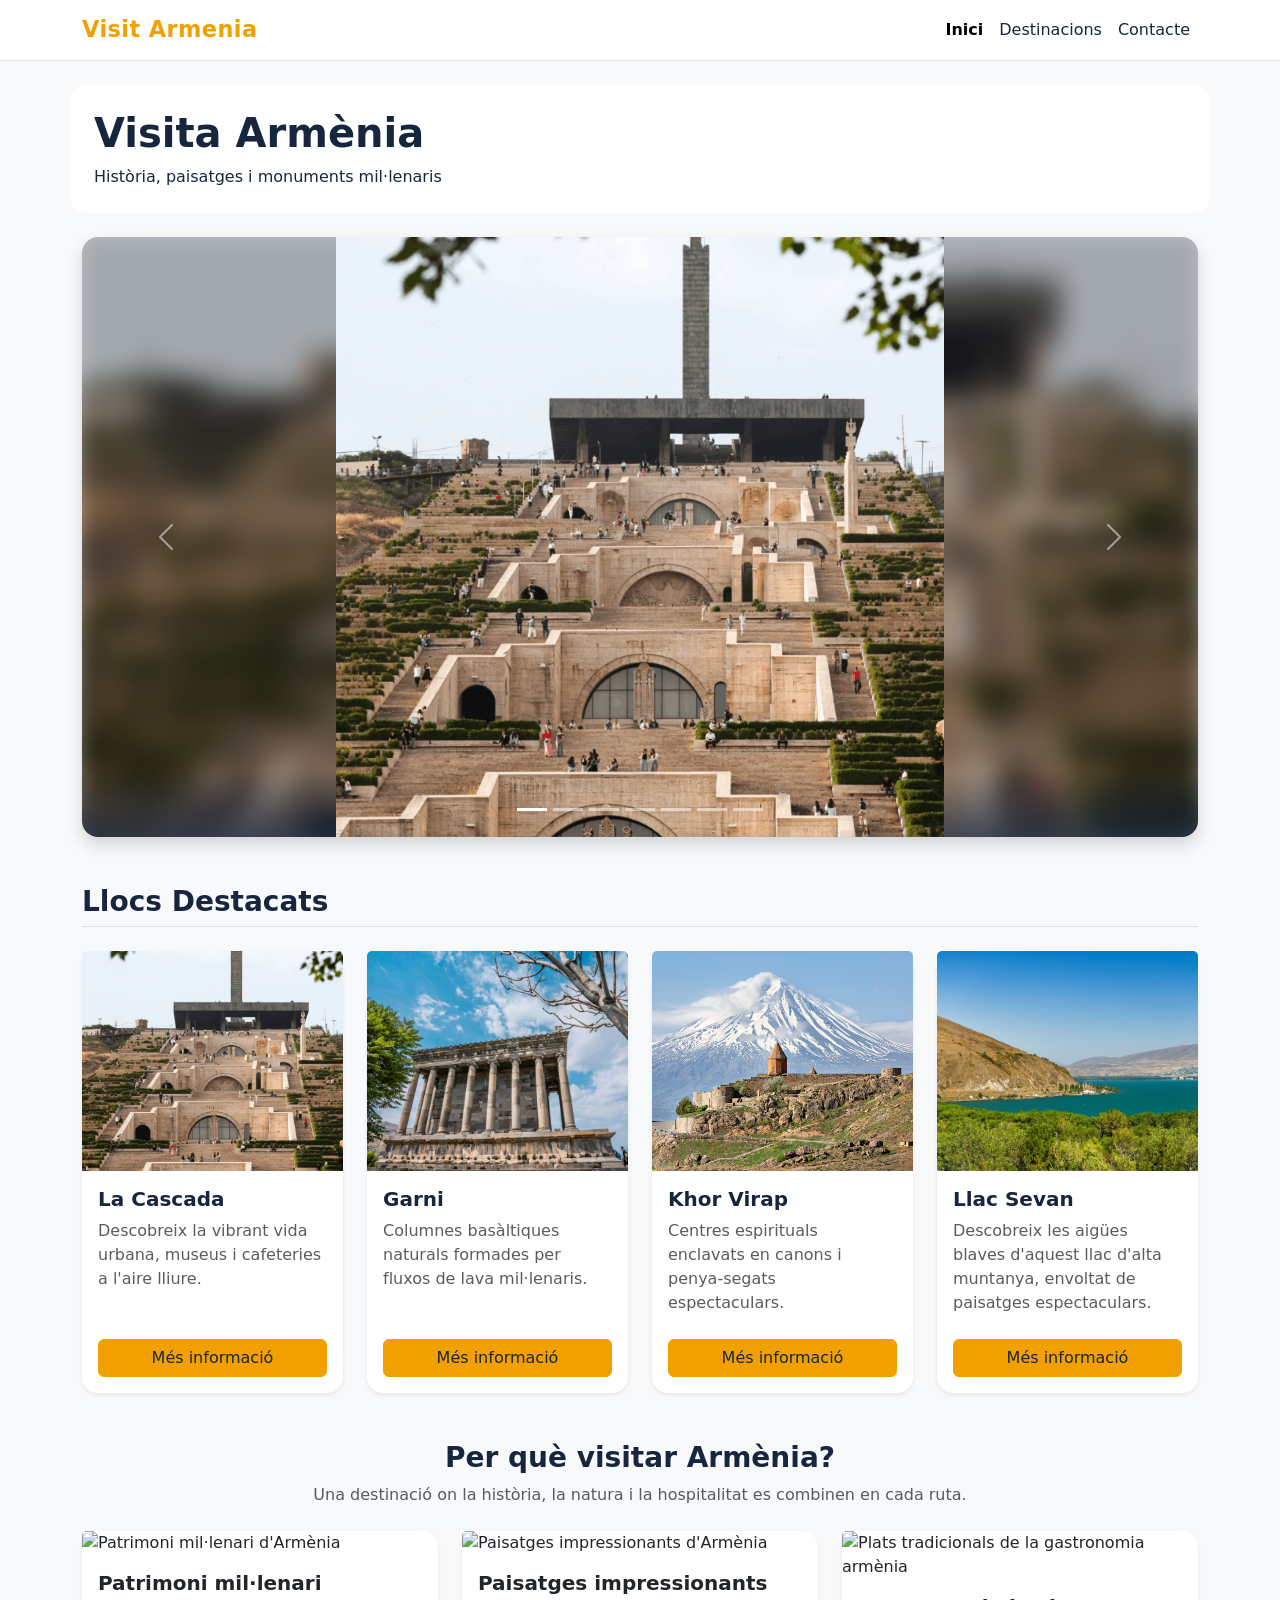
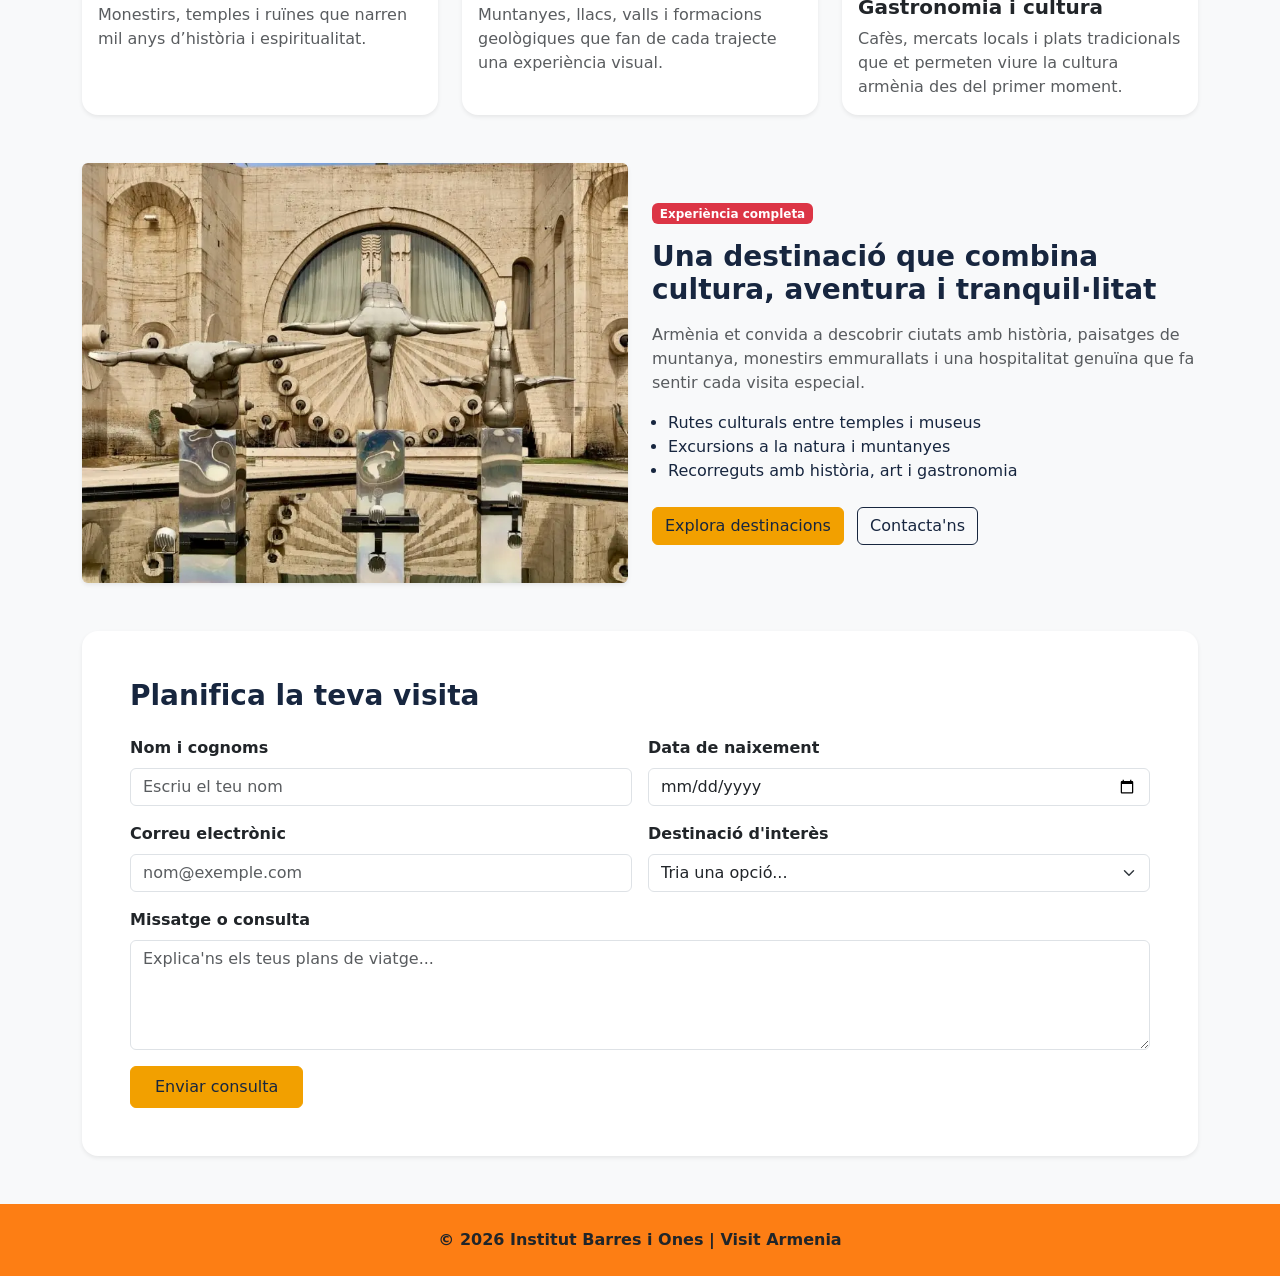
==== commit 94229a07: "res 2" ====
--- a/index.html
+++ b/index.html
@@ -166,6 +166,7 @@
                     <button type="button" data-bs-target="#carruselArmenia" data-bs-slide-to="3"></button>
                     <button type="button" data-bs-target="#carruselArmenia" data-bs-slide-to="4"></button>
                     <button type="button" data-bs-target="#carruselArmenia" data-bs-slide-to="5"></button>
+                    <button type="button" data-bs-target="#carruselArmenia" data-bs-slide-to="6"></button>
                 </div>
 
                 <!-- Cada carousel-item és una diapositiva.
@@ -217,6 +218,14 @@
                         <div class="carousel-caption d-none d-md-block bg-dark bg-opacity-50 rounded p-2">
                             <h5>La Simfonia de les Pedres</h5>
                             <p>Columnes de basalt espectaculars al congost de Garni.</p>
+                        </div>
+                    </div>
+
+                    <div class="carousel-item" style="--slide-image: url('images/images/armenia-goris.webp');">
+                        <img src="images/images/armenia-goris.webp" class="carousel-image d-block" alt="Paisatge de Goris, Armènia">
+                        <div class="carousel-caption d-none d-md-block bg-dark bg-opacity-50 rounded p-2">
+                            <h5>Goris</h5>
+                            <p>Paisatges i arquitectura singular al sud d'Armènia.</p>
                         </div>
                     </div>
                 </div>
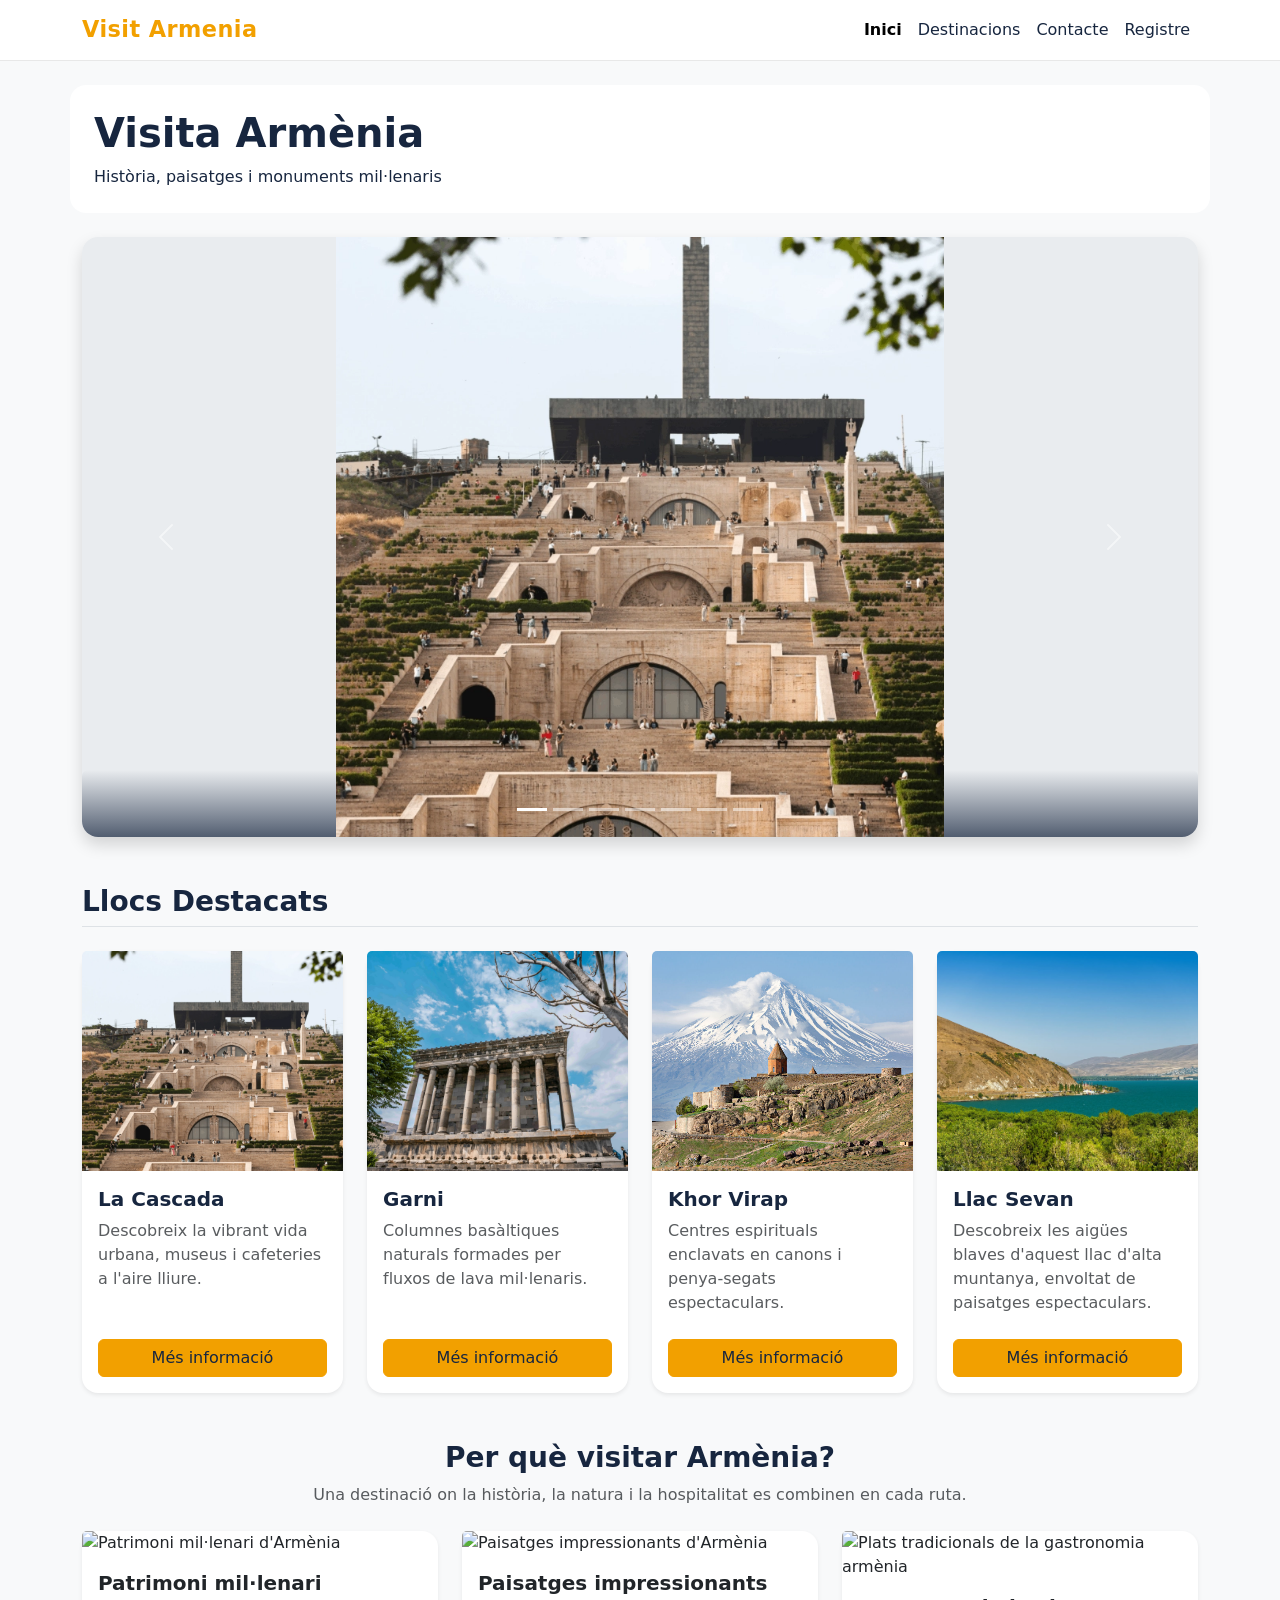
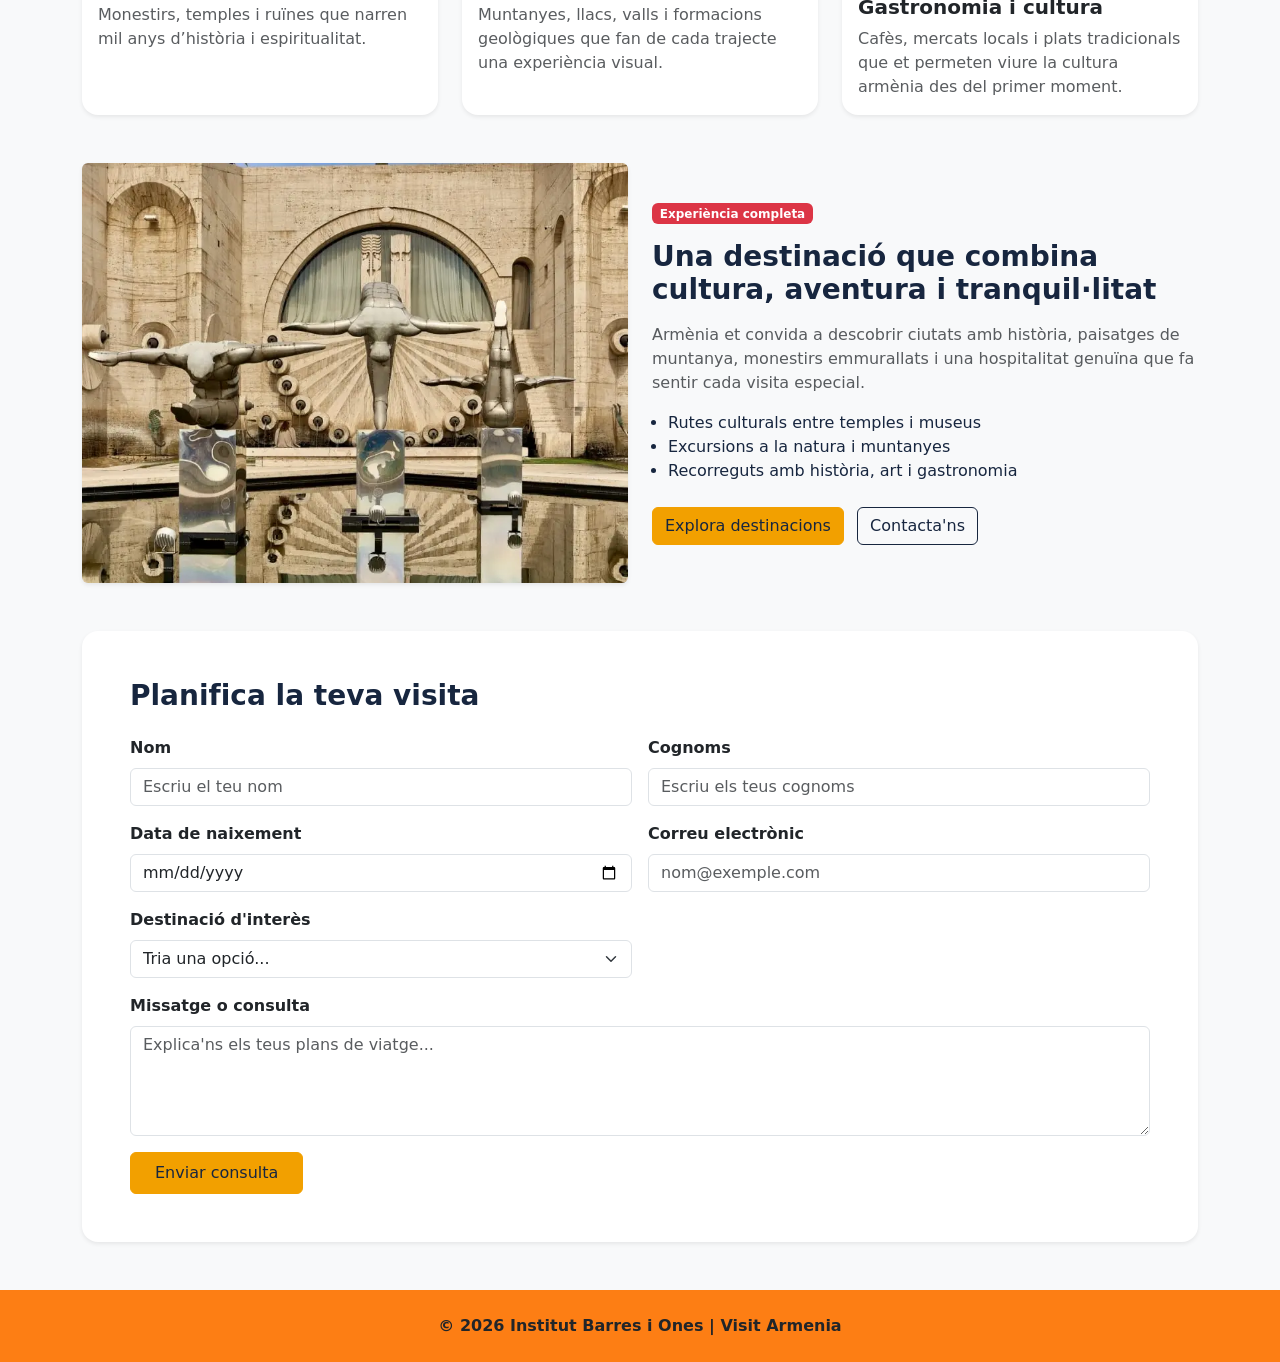
==== commit bc9cdbae: "ENTREGA" ====
--- a/index.html
+++ b/index.html
@@ -6,122 +6,7 @@
     <title>Visit Armenia - Inici</title>
     <!-- CDN Bootstrap 5 CSS -->
     <link href="https://cdn.jsdelivr.net/npm/bootstrap@5.3.3/dist/css/bootstrap.min.css" rel="stylesheet">
-    <style>
-        /* Colors propis del lloc: es reutilitzen amb var(--nom) a sota. */
-        :root {
-            --armenia-navy: #17263f;
-            --armenia-orange: #f2a000;
-        }
-
-        /* Estils que Bootstrap no inclou i que personalitzen la identitat visual. */
-        body {
-            color: var(--armenia-navy);
-        }
-
-        .navbar {
-            border-bottom: 1px solid #e8e8e8;
-        }
-
-        .navbar-brand {
-            color: var(--armenia-orange);
-            font-size: 1.4rem;
-            letter-spacing: 0.02em;
-        }
-
-        .navbar-brand:hover,
-        .nav-link {
-            color: var(--armenia-navy);
-        }
-
-        .nav-link.active {
-            font-weight: 600;
-        }
-
-        .site-intro {
-            background: #fff;
-            color: var(--armenia-navy);
-        }
-
-        .site-intro h1,
-        .text-primary {
-            color: var(--armenia-navy) !important;
-        }
-
-        .carousel {
-            border-radius: 1rem !important;
-        }
-
-        /* La foto sencera es manté visible. L'alçada s'adapta a la pantalla,
-           amb un mínim de 340 px i un màxim de 600 px. */
-        .carousel-image {
-            width: 100%;
-            height: clamp(340px, 52vw, 600px);
-            object-fit: contain;
-            position: relative;
-            z-index: 1;
-        }
-
-        .carousel-item {
-            isolation: isolate;
-            position: relative;
-            background-color: #e9ecef;
-        }
-
-        /* Fons desenfocat de la mateixa diapositiva per omplir els laterals
-           quan la foto principal no té la mateixa proporció que el carrusel. */
-        .carousel-item::before {
-            content: "";
-            position: absolute;
-            inset: -12px;
-            z-index: 0;
-            background: var(--slide-image) center / cover no-repeat;
-            filter: blur(14px) brightness(0.7);
-        }
-
-        .carousel-caption {
-            right: 0;
-            bottom: 0;
-            left: 0;
-            padding: 2rem 1rem 1rem;
-            background: linear-gradient(transparent, rgba(23, 38, 63, 0.72)) !important;
-        }
-
-        /* Ajustos de llegibilitat del títol i la descripció sobre la foto. */
-        .carousel-caption h5 {
-            font-weight: 700;
-            margin-bottom: 0.25rem;
-            text-shadow: 0 1px 3px rgba(0, 0, 0, 0.55);
-        }
-
-        .carousel-caption p {
-            margin-bottom: 0;
-            font-size: 0.95rem;
-            text-shadow: 0 1px 3px rgba(0, 0, 0, 0.55);
-        }
-
-        .card {
-            border-radius: 1rem;
-        }
-
-        /* Canviem els colors Bootstrap dels botons per la paleta del lloc. */
-        .btn-primary {
-            --bs-btn-color: var(--armenia-navy);
-            --bs-btn-bg: var(--armenia-orange);
-            --bs-btn-border-color: var(--armenia-orange);
-            --bs-btn-hover-color: var(--armenia-navy);
-            --bs-btn-hover-bg: #dc9100;
-            --bs-btn-hover-border-color: #dc9100;
-            --bs-btn-active-bg: #dc9100;
-            --bs-btn-active-border-color: #dc9100;
-        }
-
-        .btn-outline-primary {
-            --bs-btn-color: var(--armenia-navy);
-            --bs-btn-border-color: var(--armenia-navy);
-            --bs-btn-hover-bg: var(--armenia-navy);
-            --bs-btn-hover-border-color: var(--armenia-navy);
-        }
-    </style>
+    <link href="css/styles.css" rel="stylesheet">
 </head>
 <body class="bg-light">
 
@@ -139,6 +24,7 @@
                     <li class="nav-item"><a class="nav-link active" href="index.html">Inici</a></li>
                     <li class="nav-item"><a class="nav-link" href="pages/destinacions.html">Destinacions</a></li>
                     <li class="nav-item"><a class="nav-link" href="pages/contacte.html">Contacte</a></li>
+                    <li class="nav-item"><a class="nav-link" href="registre.html">Registre</a></li>
                 </ul>
             </div>
         </div>
@@ -377,8 +263,12 @@
                 <form onsubmit="cridaSubmit1(event)">
                     <div class="row g-3">
                         <div class="col-md-6">
-                            <label for="nom" class="form-label fw-semibold">Nom i cognoms</label>
+                            <label for="nom" class="form-label fw-semibold">Nom</label>
                             <input type="text" class="form-control" id="nom" name="nom" placeholder="Escriu el teu nom" required>
+                        </div>
+                        <div class="col-md-6">
+                            <label for="cognoms" class="form-label fw-semibold">Cognoms</label>
+                            <input type="text" class="form-control" id="cognoms" name="cognoms" placeholder="Escriu els teus cognoms" required>
                         </div>
                         <div class="col-md-6">
                             <label for="dataNaixement" class="form-label fw-semibold">Data de naixement</label>
@@ -422,38 +312,42 @@
 
     <script>
         var campDataNaixement = document.getElementById("dataNaixement");
-        var dataTallEdat = new Date();
-        dataTallEdat.setFullYear(dataTallEdat.getFullYear() - 18);
-
-        var dataMaxima = [
-            dataTallEdat.getFullYear(),
-            String(dataTallEdat.getMonth() + 1).padStart(2, "0"),
-            String(dataTallEdat.getDate()).padStart(2, "0")
-        ].join("-");
-        campDataNaixement.max = dataMaxima;
-        campDataNaixement.addEventListener("input", function () {
-            campDataNaixement.setCustomValidity(
-                campDataNaixement.value > dataMaxima
-                    ? "Has de ser major d'edat per enviar la consulta."
-                    : ""
-            );
-        });
 
         function cridaSubmit1(event) {
             event.preventDefault();
 
             var nom = document.getElementById("nom").value;
             var dataNaixement = campDataNaixement.value;
+            var dataParts = dataNaixement.split("-").map(Number);
+            var dataNaixementDate = new Date(dataParts[0], dataParts[1] - 1, dataParts[2]);
+            var avui = new Date();
+            var edat = avui.getFullYear() - dataNaixementDate.getFullYear();
+            var encaraNoHaFetAnys =
+                avui.getMonth() < dataNaixementDate.getMonth() ||
+                (avui.getMonth() === dataNaixementDate.getMonth() &&
+                    avui.getDate() < dataNaixementDate.getDate());
+
+            if (encaraNoHaFetAnys) {
+                edat -= 1;
+            }
+
+            if (edat < 18) {
+                alert("Has de tenir almenys 18 anys per continuar.");
+                return;
+            }
+
+            alert("Hola " + nom);
+
             var email = document.getElementById("email").value;
             var destinacio = document.getElementById("destinacio").value;
             var missatge = document.getElementById("missatge").value;
 
             console.log("Nom: " + nom);
+            console.log("Cognoms: " + document.getElementById("cognoms").value);
             console.log("Data de naixement: " + dataNaixement);
             console.log("Correu: " + email);
             console.log("Destinacio: " + destinacio);
             console.log("Missatge: " + missatge);
-            console.log("Hola " + nom);
         }
     </script>
     <!-- Bootstrap JavaScript: activa el carrusel i el menú desplegable del mòbil. -->
--- a/css/styles.css
+++ b/css/styles.css
@@ -0,0 +1,114 @@
+/* Colors propis del lloc: es reutilitzen amb var(--nom) a sota. */
+:root {
+    --armenia-navy: #17263f;
+    --armenia-orange: #f2a000;
+}
+
+/* Estils que Bootstrap no inclou i que personalitzen la identitat visual. */
+body {
+    color: var(--armenia-navy);
+}
+
+.navbar {
+    border-bottom: 1px solid #e8e8e8;
+}
+
+.navbar-brand {
+    color: var(--armenia-orange);
+    font-size: 1.4rem;
+    letter-spacing: 0.02em;
+}
+
+.navbar-brand:hover,
+.nav-link {
+    color: var(--armenia-navy);
+}
+
+.nav-link.active {
+    font-weight: 600;
+}
+
+.site-intro {
+    background: #fff;
+    color: var(--armenia-navy);
+}
+
+.site-intro h1,
+.text-primary {
+    color: var(--armenia-navy) !important;
+}
+
+.carousel {
+    border-radius: 1rem !important;
+}
+
+/* La foto sencera es manté visible. L'alçada s'adapta a la pantalla,
+   amb un mínim de 340 px i un màxim de 600 px. */
+.carousel-image {
+    width: 100%;
+    height: clamp(340px, 52vw, 600px);
+    object-fit: contain;
+    position: relative;
+    z-index: 1;
+}
+
+.carousel-item {
+    isolation: isolate;
+    position: relative;
+    background-color: #e9ecef;
+}
+
+/* Fons desenfocat de la mateixa diapositiva per omplir els laterals
+   quan la foto principal no té la mateixa proporció que el carrusel. */
+.carousel-item::before {
+    content: "";
+    position: absolute;
+    inset: -12px;
+    z-index: 0;
+    background: var(--slide-image) center / cover no-repeat;
+    filter: blur(14px) brightness(0.7);
+}
+
+.carousel-caption {
+    right: 0;
+    bottom: 0;
+    left: 0;
+    padding: 2rem 1rem 1rem;
+    background: linear-gradient(transparent, rgba(23, 38, 63, 0.72)) !important;
+}
+
+/* Ajustos de llegibilitat del títol i la descripció sobre la foto. */
+.carousel-caption h5 {
+    font-weight: 700;
+    margin-bottom: 0.25rem;
+    text-shadow: 0 1px 3px rgba(0, 0, 0, 0.55);
+}
+
+.carousel-caption p {
+    margin-bottom: 0;
+    font-size: 0.95rem;
+    text-shadow: 0 1px 3px rgba(0, 0, 0, 0.55);
+}
+
+.card {
+    border-radius: 1rem;
+}
+
+/* Canviem els colors Bootstrap dels botons per la paleta del lloc. */
+.btn-primary {
+    --bs-btn-color: var(--armenia-navy);
+    --bs-btn-bg: var(--armenia-orange);
+    --bs-btn-border-color: var(--armenia-orange);
+    --bs-btn-hover-color: var(--armenia-navy);
+    --bs-btn-hover-bg: #dc9100;
+    --bs-btn-hover-border-color: #dc9100;
+    --bs-btn-active-bg: #dc9100;
+    --bs-btn-active-border-color: #dc9100;
+}
+
+.btn-outline-primary {
+    --bs-btn-color: var(--armenia-navy);
+    --bs-btn-border-color: var(--armenia-navy);
+    --bs-btn-hover-bg: var(--armenia-navy);
+    --bs-btn-hover-border-color: var(--armenia-navy);
+}
